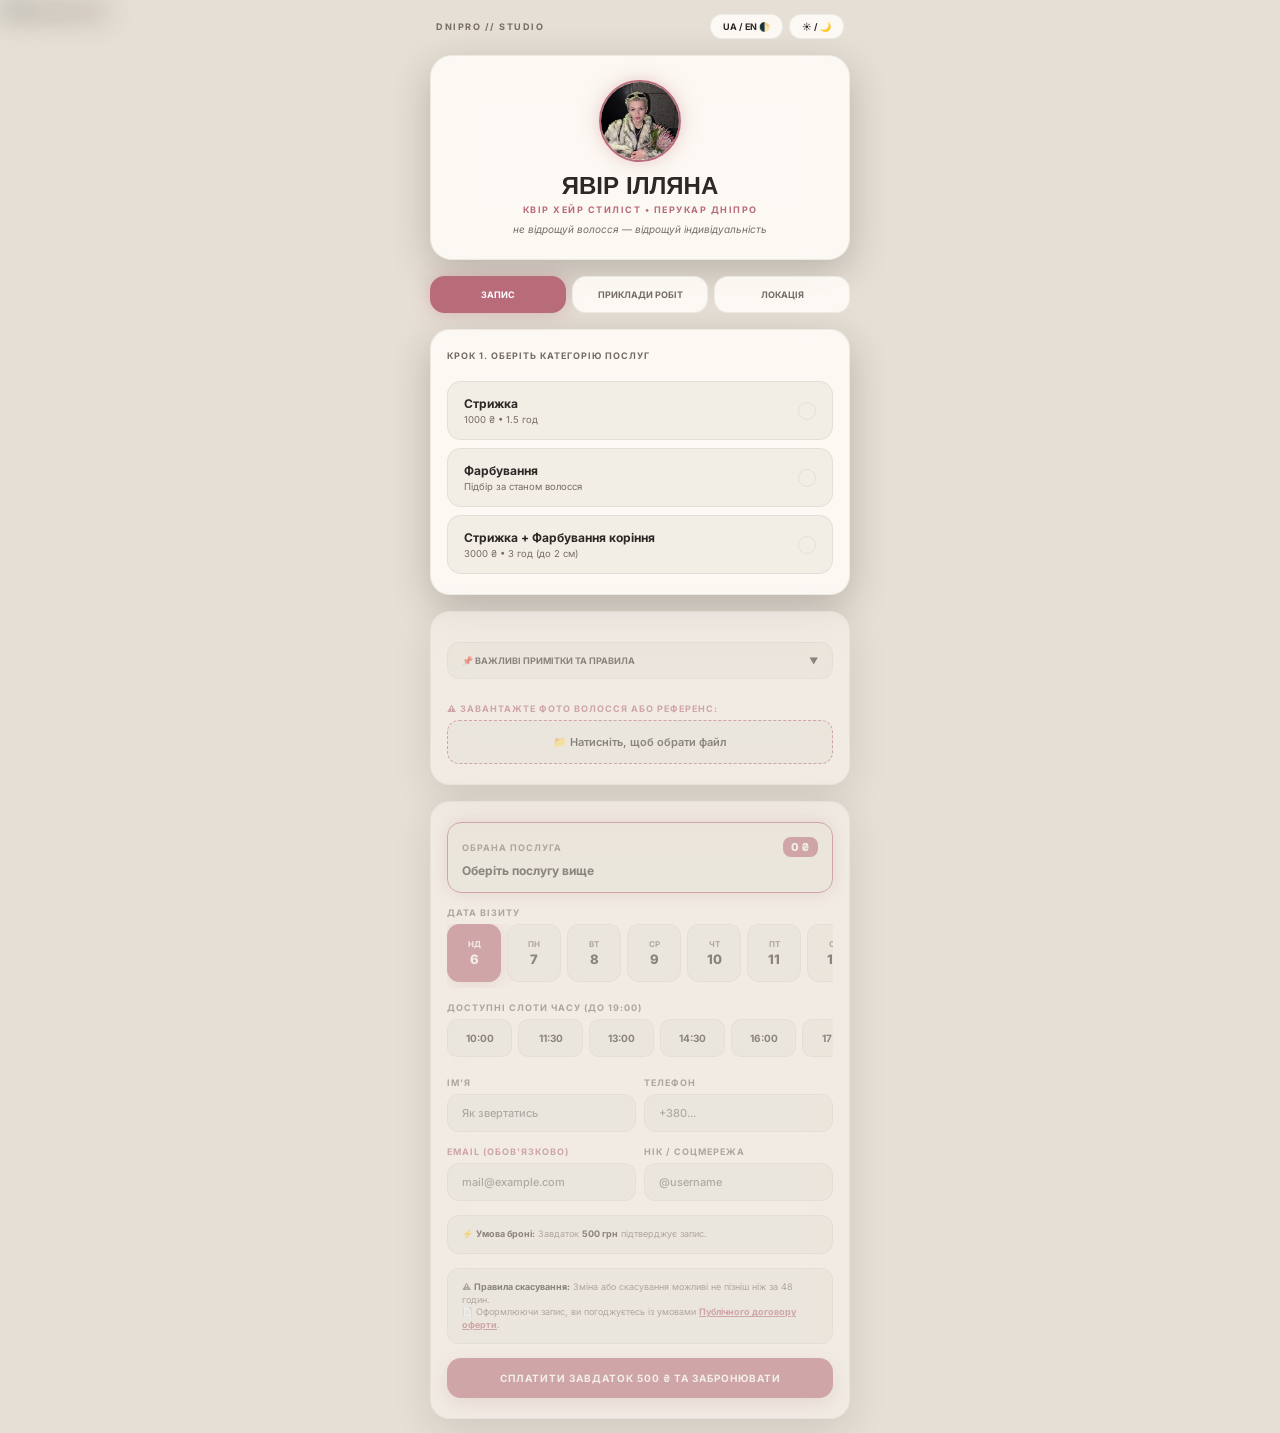
==== index.html @ a904772a "Update index.html" ====
<!DOCTYPE html>
<html lang="ua" data-theme="light">
<head>
    <meta charset="UTF-8">
    <meta name="viewport" content="width=device-width, initial-scale=1.0, maximum-scale=1.0, user-scalable=no">
    <title>Явір Ілляна | Editorial Hair Studio</title>
    <link href="https://fonts.googleapis.com/css2?family=Inter:wght@400;500;600;700&family=Syne:wght@700;800&display=swap" rel="stylesheet">
    <link rel="stylesheet" href="style.css">
</head>
<body data-lang="ua">

    <div class="bg-texture">
        <img id="bgImageElement" src="https://i.ibb.co/M5stSykh/photo-2026-09-30-14-50-24.jpg" alt="Background">
    </div>

    <div class="mobile-container">
        <div class="utility-bar">
            <span>dnipro // studio</span>
            <div class="controls-group">
                <button class="control-btn" id="langToggle" onclick="toggleLang()">UA / EN 🌓</button>
                <button class="control-btn" id="themeToggle" onclick="toggleTheme()">☀️ / 🌙</button>
            </div>
        </div>

        <div class="profile-card">
            <div class="avatar-wrap"><img src="PXL_20241102_164641261.jpg" alt="Явір Ілляна" id="profileAvatarImg"></div>
            <h1>Явір Ілляна</h1>
            <p>
                <span class="ua">квір хейр стиліст • перукар дніпро</span>
                <span class="en">queer hair stylist • hair artist dnipro</span>
            </p>
            <div class="profile-bio">
                <span class="ua">не відрощуй волосся — відрощуй індивідуальність</span>
                <span class="en">don't grow hair — grow individuality</span>
            </div>
        </div>

        <div class="quick-nav" style="grid-template-columns: repeat(3, 1fr);">
            <div class="nav-chip active" onclick="switchTab('book', this)">
                <span class="ua">Запис</span><span class="en">Book</span>
            </div>
            <div class="nav-chip" onclick="switchTab('works', this)">
                <span class="ua">Приклади робіт</span><span class="en">Portfolio</span>
            </div>
            <div class="nav-chip" onclick="switchTab('loc', this)">
                <span class="ua">Локація</span><span class="en">Location</span>
            </div>
        </div>

        <!-- ВКЛАДКА: ЗАПИС -->
        <div id="paneBook" class="section-pane active">
            <!-- КРОК 1 -->
            <div class="form-card" id="step1Card">
                <label class="field-label">
                    <span class="ua">Крок 1. Оберіть категорію послуг</span>
                    <span class="en">Step 1. Choose a service category</span>
                </label>
                <div class="services-list">
                    <div class="service-card-row" id="mainCardCut" onclick="selectMainCategory('cut')">
                        <div class="service-card-info">
                            <div class="title"><span class="ua">Стрижка</span><span class="en">Haircut</span></div>
                            <div class="sub"><span class="ua">1000 ₴ • 1.5 год</span><span class="en">1000 ₴ • 1.5 h</span></div>
                        </div>
                        <div class="service-radio-indicator"></div>
                    </div>
                    <div class="service-card-row" id="mainCardColor" onclick="selectMainCategory('color')">
                        <div class="service-card-info">
                            <div class="title"><span class="ua">Фарбування</span><span class="en">Coloring</span></div>
                            <div class="sub"><span class="ua">Підбір за станом волосся</span><span class="en">Depending on hair condition</span></div>
                        </div>
                        <div class="service-radio-indicator"></div>
                    </div>
                    <div class="service-card-row" id="mainCardComplex" onclick="selectMainCategory('complex')">
                        <div class="service-card-info">
                            <div class="title"><span class="ua">Стрижка + Фарбування коріння</span><span class="en">Haircut + Root touch-up</span></div>
                            <div class="sub"><span class="ua">3000 ₴ • 3 год (до 2 см)</span><span class="en">3000 ₴ • 3 h (up to 2 cm)</span></div>
                        </div>
                        <div class="service-radio-indicator"></div>
                    </div>
                </div>
            </div>

            <!-- КРОК 2 -->
            <div class="form-card" id="step2Card" style="opacity: 0.5; pointer-events: none; transition: 0.3s;">
                <div id="categorySubmenu" style="display: none;">
                    <label class="field-label"><span class="ua">Крок 2А. Оберіть стан волосся:</span><span class="en">Step 2A. Hair condition:</span></label>
                    <div id="submenuItems" style="display: flex; flex-direction: column; gap: 6px;"></div>
                </div>

                <div id="coloringSubOptions" style="display: none;">
                    <label class="field-label"><span class="ua">Крок 2Б. Доступні послуги та довжина:</span><span class="en">Step 2B. Services & length:</span></label>
                    <div id="specificServicesList" style="display: flex; flex-direction: column; gap: 6px; margin-bottom: 8px;"></div>
                    <div id="lengthContainer" style="display: none;">
                        <label class="field-label"><span class="ua">Довжина волосся:</span><span class="en">Hair length:</span></label>
                        <select id="hairLengthSelectUA" class="input-box ua" onchange="updateServiceDetails()">
                            <option value="shoulders">До плечей</option>
                            <option value="shoulder_blades">Від плечей до лопаток</option>
                            <option value="below_blades">Нижче лопаток</option>
                        </select>
                        <select id="hairLengthSelectEN" class="input-box en" onchange="updateServiceDetails()">
                            <option value="shoulders">To shoulders</option>
                            <option value="shoulder_blades">To shoulder blades</option>
                            <option value="below_blades">Below shoulder blades</option>
                        </select>
                    </div>
                </div>

                <div class="accordion-container" style="margin-top: 10px;">
                    <div class="accordion-header" onclick="toggleAccordion(this)">
                        <span><span class="ua">📌 Важливі примітки та правила</span><span class="en">📌 Important notes & rules</span></span>
                        <span class="accordion-icon">▼</span>
                    </div>
                    <div class="accordion-content">
                        <ul class="notice-list">
                            <li class="ua">Якщо ваше коріння більше 2 см, послуга фарбування вважається первинною.</li>
                            <li class="ua">Я не роблю блонд у техніці (AirTouch, балаяж і т. д.).</li>
                            <li class="ua">Я не роблю вихід із чорного або рудого.</li>
                            <li class="ua">Я не фарбую волосся після біозавивки, ботоксу, кератину.</li>
                            <li class="en">If your roots are over 2 cm, coloring is considered primary.</li>
                            <li class="en">I do not do blonde in techniques (AirTouch, balayage, etc.).</li>
                            <li class="en">I do not do color correction from black or red.</li>
                            <li class="en">I do not color hair after biowave, botox, or keratin.</li>
                        </ul>
                    </div>
                </div>

                <div id="photoUploadSection" style="margin-top: 10px;">
                    <label class="field-label" style="color: var(--accent);">
                        <span class="ua">⚠️ Завантажте фото волосся або референс:</span>
                        <span class="en">⚠️ Upload hair photo or reference:</span>
                    </label>
                    <label for="clientHairPhoto" class="custom-file-upload" id="fileUploadBtn">
                        <span class="ua">📁 Натисніть, щоб обрати файл</span><span class="en">📁 Click to choose file</span>
                    </label>
                    <input type="file" id="clientHairPhoto" accept="image/*" onchange="checkPhotoLoaded(this)" style="display: none;">
                </div>
            </div>

            <!-- КРОК 3 -->
            <div class="form-card" id="step3Card" style="opacity: 0.5; pointer-events: none; transition: 0.3s;">
                <div class="summary-card">
                    <div class="summary-header">
                        <span class="field-label" style="margin:0;"><span class="ua">Обрана послуга</span><span class="en">Selected service</span></span>
                        <span id="summaryPriceBadge" class="summary-price-badge">0 ₴</span>
                    </div>
                    <div id="summaryServiceTitle" class="summary-title"><span class="ua">Оберіть послугу вище</span><span class="en">Choose service above</span></div>
                    <div id="summaryMeta" class="summary-meta" style="display: none;">
                        <span>⏱ <span id="summaryDuration">1.5 год</span></span>
                        <span>📅 <span id="summaryDateTime">Дата не обрана</span></span>
                    </div>
                </div>

                <div>
                    <label class="field-label"><span class="ua">Дата візиту</span><span class="en">Date of visit</span></label>
                    <div class="custom-calendar-grid" id="customCalendarGrid"></div>
                </div>

                <div>
                    <label class="field-label"><span class="ua">Доступні слоти часу (до 19:00)</span><span class="en">Available time slots (until 19:00)</span></label>
                    <div class="time-grid" id="timeSlotsGrid"></div>
                </div>

                <div class="form-row">
                    <div>
                        <label class="field-label"><span class="ua">Ім'я</span><span class="en">Name</span></label>
                        <input type="text" id="clientName" class="input-box" data-ph-ua="Як звертатись" data-ph-en="Your name" placeholder="Як звертатись">
                    </div>
                    <div>
                        <label class="field-label"><span class="ua">Телефон</span><span class="en">Phone</span></label>
                        <input type="tel" id="clientPhone" class="input-box" data-ph-ua="+380..." data-ph-en="+380..." placeholder="+380...">
                    </div>
                </div>

                <div class="form-row">
                    <div>
                        <label class="field-label" style="color: var(--accent);"><span class="ua">Email (ОБОВ'ЯЗКОВО)</span><span class="en">Email (REQUIRED)</span></label>
                        <input type="email" id="clientEmail" class="input-box" placeholder="mail@example.com">
                    </div>
                    <div>
                        <label class="field-label"><span class="ua">Нік / соцмережа</span><span class="en">Social / Username</span></label>
                        <input type="text" id="clientSocial" class="input-box" data-ph-ua="@username" data-ph-en="@username" placeholder="@username">
                    </div>
                </div>

                <div class="notice-badge">
                    <span class="ua">⚡ <b>Умова броні:</b> Завдаток <b>500 грн</b> підтверджує запис.</span>
                    <span class="en">⚡ <b>Booking policy:</b> Deposit <b>500 UAH</b> confirms booking.</span>
                </div>

                <div class="policy-highlight-card">
                    <span class="ua">
                        ⚠️ <b>Правила скасування:</b> Зміна або скасування можливі не пізніш ніж за 48 годин.<br>
                        📄 Оформлюючи запис, ви погоджуєтесь із умовами <a href="#" onclick="openOffer(); return false;" style="color: var(--accent); text-decoration: underline; font-weight: 700;">Публічного договору оферти</a>.
                    </span>
                    <span class="en">
                        ⚠️ <b>Cancellation Rules:</b> Changes/cancellations allowed up to 48 hours before.<br>
                        📄 By booking, you agree to the <a href="#" onclick="openOffer(); return false;" style="color: var(--accent); text-decoration: underline; font-weight: 700;">Public Offer Agreement</a>.
                    </span>
                </div>

                <button class="btn-main" onclick="submitBooking()">
                    <span class="ua">Сплатити завдаток 500 ₴ та забронювати</span>
                    <span class="en">Pay 500 ₴ deposit and book</span>
                </button>
            </div>
        </div>

        <!-- ВКЛАДКА: РОБОТИ ТА ЛОКАЦІЯ -->
        <div id="paneWorks" class="section-pane">
            <div class="form-card">
                <label class="field-label" style="text-align: center;"><span class="ua">✨ Приклади робіт студії</span><span class="en">✨ Studio Portfolio</span></label>
                <div class="works-grid-full" id="publicWorksGrid"></div>
            </div>
        </div>

        <div id="paneLoc" class="section-pane">
            <div class="info-card">
                <span class="ua">📍 <b>Локація:</b> м. Дніпро, вул. Володимира Вернадського, 35-Б.<br><br>Приватний простір, мінімалізм та фокус на якості.<br></span>
                <span class="en">📍 <b>Location:</b> Dnipro, Volodymyra Vernadskoho st., 35-B.<br><br>Private space, minimalism, and focus on quality.<br></span>
                <a href="https://maps.google.com/?q=вулиця+Володимира+Вернадського+35Б,+Дніпро" target="_blank" class="map-btn"><span class="ua">Відкрити в Google Maps</span><span class="en">Open in Google Maps</span></a>
            </div>
        </div>
    </div>

    <!-- ОФЕРТА ЮРИДИЧНО ОФОРМЛЕНА -->
    <div id="offerModal" style="display: none; position: fixed; top: 0; left: 0; width: 100vw; height: 100vh; background: rgba(0,0,0,0.85); z-index: 99999; justify-content: center; align-items: center; padding: 16px;">
        <div class="modal-body" style="background: var(--card-bg); border: 1px solid var(--border); padding: 18px; border-radius: 18px; max-width: 380px; width: 100%; max-height: 85vh; display: flex; flex-direction: column;">
            <h3 style="font-size: 12px; text-align: center; margin-bottom: 10px;"><span class="ua">ПУБЛІЧНИЙ ДОГОВІР (ОФЕРТА)</span><span class="en">PUBLIC SERVICE AGREEMENT (OFFER)</span></h3>
            <div style="font-size: 9px; line-height: 1.6; overflow-y: auto; color: var(--text-muted); margin-bottom: 12px; max-height: 50vh;">
                <div class="ua">
                    <b>1. Загальні положення</b><br>
                    1.1. Цей документ є офіційною пропозицією (публічною офертою) Фізичної особи-підприємця Явір Ілляни Володимирівни (далі – «Виконавець»), адресованою будь-якій фізичній особі (далі – «Замовник»), укласти договір про надання перукарських та інформаційно-консультаційних послуг на викладених нижче умовах.<br>
                    1.2. Здійснення Замовником запису та/або внесення завдатку вважається безумовним акцептом (прийняттям) умов цієї оферти.<br><br>
                    
                    <b>2. Порядок запису та розрахунків</b><br>
                    2.1. Для підтвердження бронювання часу надання послуг нові Замовники зобов'язані внести завдаток у розмірі 500 (п'ятсот) гривень.<br>
                    2.2. Остаточний розрахунок здійснюється після надання послуг із вирахуванням суми завдатку.<br><br>
                    
                    <b>3. Права, обов'язки та відповідальність сторін</b><br>
                    3.1. Замовник має право скасувати або перенести запис з повідомленням Виконавця не пізніше ніж за 48 годин до визначеного часу візиту.<br>
                    3.2. У разі скасування запису Замовником менш ніж за 48 годин до візиту, внесений завдаток не повертається та визнається штрафом за порушення умов бронювання, що компенсує втрачений час Виконавця.<br><br>
                    
                    <b>4. Реквізити Виконавця</b><br>
                    ФОП Явір Ілляна Володимирівна<br>
                    ІПН (РНОКПП): 3600209601<br>
                    Р/Р (IBAN): UA92322001000002600532008420<br>
                    Банк: АТ "УНІВЕРСАЛ БАНК" (Monobank)
                </div>
                <div class="en">
                    <b>1. General Provisions</b><br>
                    1.1. This document is an official public offer by Sole Proprietor Yavir Illiana Volodymyrivna (hereinafter "Contractor") addressed to any individual (hereinafter "Client") to conclude an agreement for the provision of services.<br>
                    1.2. Making a booking and/or paying a deposit constitutes unconditional acceptance of this offer.<br><br>
                    
                    <b>2. Booking and Payment Procedure</b><br>
                    2.1. To confirm a booking, new Clients must pay a deposit of 500 UAH.<br>
                    2.2. Final payment is made after the services are rendered, minus the deposit.<br><br>
                    
                    <b>3. Cancellation Policy</b><br>
                    3.1. The Client has the right to cancel or reschedule by notifying the Contractor no later than 48 hours before the appointment.<br>
                    3.2. If canceled with less than 48 hours' notice, the deposit is non-refundable and serves as a penalty to compensate for reserved time.<br><br>
                    
                    <b>4. Contractor Details</b><br>
                    Sole Proprietor Yavir Illiana Volodymyrivna<br>
                    Tax ID (RNKPP): 3600209601<br>
                    IBAN: UA92322001000002600532008420<br>
                    Bank: Universal Bank JSC (Monobank)
                </div>
            </div>
            <button class="btn-main" onclick="closeOffer()"><span class="ua">Зрозуміло</span><span class="en">I understand & agree</span></button>
        </div>
    </div>

    <div id="imageLightboxModal" style="display: none; position: fixed; top: 0; left: 0; width: 100vw; height: 100vh; background: rgba(0,0,0,0.85); z-index: 99999; justify-content: center; align-items: center;" onclick="closeLightbox()">
        <img id="lightboxImage" src="" style="max-width: 95vw; max-height: 90vh; border-radius: 10px; object-fit: contain;">
    </div>

    <script src="app.js"></script>
    <script>
        window.addEventListener('DOMContentLoaded', async () => {
            try {
                let res = await fetch('/api/works');
                let works = await res.json();
                if (Array.isArray(works) && works.length > 0) {
                    let grid = document.getElementById('publicWorksGrid');
                    if (grid) {
                        grid.innerHTML = works.map(w => `
                            <div class="works-carousel-item" onclick="openLightbox('${w.image}')">
                                <img src="${w.image}" alt="${w.title}">
                            </div>
                        `).join('') + grid.innerHTML;
                    }
                }
            } catch(e) {}
        });
    </script>
</body>
</html>
---- style.css ----
:root[data-theme="dark"] {
    --bg-dark: #141312;
    --card-bg: rgba(26, 24, 22, 0.82);
    --card-hover: rgba(38, 35, 32, 0.92);
    --border: rgba(255, 255, 255, 0.08);
    --text-main: #f5f2ed;
    --text-muted: #9e958b;
    --accent: #d88c9a; 
    --accent-invert: #141312;
    --neon-glow: 0 0 18px rgba(216, 140, 154, 0.35);
}

:root[data-theme="light"] {
    --bg-dark: #e6dfd5;
    --card-bg: rgba(255, 252, 248, 0.88);
    --card-hover: rgba(242, 237, 228, 0.96);
    --border: rgba(0, 0, 0, 0.06);
    --text-main: #2c2825;
    --text-muted: #756d65;
    --accent: #b86b79; 
    --accent-invert: #ffffff;
    --neon-glow: 0 0 18px rgba(184, 107, 121, 0.35);
}

* {
    box-sizing: border-box;
    margin: 0;
    padding: 0;
    font-family: 'Inter', sans-serif;
    -webkit-tap-highlight-color: transparent;
}

html, body {
    max-width: 100vw;
    overflow-x: hidden;
    width: 100%;
}

body {
    background-color: var(--bg-dark);
    color: var(--text-main);
    min-height: 100vh;
    display: block;
    padding: 14px 8px;
    position: relative;
}

/* ЛОКАЛІЗАЦІЯ */
body[data-lang="ua"] .en { display: none !important; }
body[data-lang="en"] .ua { display: none !important; }

.bg-texture {
    position: fixed;
    top: 0; left: 0; width: 100%; height: 100%;
    z-index: -1; pointer-events: none; overflow: hidden;
}

.bg-texture img {
    width: 100%; height: 100%; object-fit: cover;
    filter: blur(14px) brightness(0.82);
}

[data-theme="dark"] .bg-texture img {
    filter: blur(14px) brightness(0.32);
}

.mobile-container {
    width: 100%; max-width: 420px; margin: 0 auto;
    display: flex; flex-direction: column; gap: 16px;
    position: relative; z-index: 2;
}

.utility-bar {
    display: flex; justify-content: space-between; align-items: center;
    padding: 0 6px; font-size: 9px; font-weight: 700;
    letter-spacing: 1.5px; color: var(--text-muted); text-transform: uppercase;
}

.controls-group { display: flex; gap: 6px; }

.control-btn {
    background: var(--card-bg); border: 1px solid var(--border);
    color: var(--text-main); padding: 6px 12px;
    border-radius: 12px; font-size: 9px; font-weight: 700;
    cursor: pointer; position: relative; z-index: 10;
}

.profile-card {
    background: var(--card-bg); backdrop-filter: blur(20px);
    border: 1px solid var(--border); border-radius: 22px;
    padding: 24px 16px; text-align: center;
    box-shadow: 0 12px 40px rgba(0,0,0,0.2);
}

.avatar-wrap {
    width: 82px; height: 82px; border-radius: 50%;
    margin: 0 auto 12px auto; overflow: hidden;
    border: 2px solid var(--accent); box-shadow: var(--neon-glow);
}

.avatar-wrap img { width: 100%; height: 100%; object-fit: cover; }

.profile-card h1 {
    font-family: 'Syne', sans-serif; font-size: 24px;
    font-weight: 800; line-height: 1.1; margin-bottom: 4px;
    text-transform: uppercase; color: var(--text-main);
}

.profile-card p {
    font-size: 9px; color: var(--accent); font-weight: 700;
    text-transform: uppercase; letter-spacing: 1.5px;
}

.profile-bio {
    font-size: 10px; color: var(--text-muted);
    font-style: italic; margin-top: 8px;
}

.quick-nav {
    display: grid; grid-template-columns: repeat(3, 1fr); gap: 6px;
}

.nav-chip {
    background: var(--card-bg); border: 1px solid var(--border);
    padding: 12px 4px; border-radius: 14px; text-align: center;
    font-size: 9px; font-weight: 700; cursor: pointer;
    color: var(--text-muted); text-transform: uppercase;
    position: relative; z-index: 10;
}

.nav-chip.active {
    background: var(--accent); color: var(--accent-invert);
    border-color: var(--accent); box-shadow: var(--neon-glow);
}

.section-pane { display: none; flex-direction: column; gap: 16px; width: 100%; }
.section-pane.active { display: flex; }

.form-card {
    background: var(--card-bg); backdrop-filter: blur(20px);
    border: 1px solid var(--border); border-radius: 20px;
    padding: 20px 16px; display: flex; flex-direction: column;
    gap: 14px; box-shadow: 0 12px 40px rgba(0,0,0,0.2);
    position: relative; z-index: 5; width: 100%;
}

.field-label {
    font-size: 9px; font-weight: 700; text-transform: uppercase;
    letter-spacing: 1px; color: var(--text-muted); margin-bottom: 6px; display: block;
}

.input-box {
    width: 100%; padding: 11px 14px; background: var(--card-hover);
    border: 1px solid var(--border); border-radius: 12px;
    color: var(--text-main); font-size: 11px; font-weight: 500; outline: none;
}
.input-box:focus { border-color: var(--accent); box-shadow: var(--neon-glow); }
select.input-box { appearance: none; cursor: pointer; }
option { background: var(--bg-dark); color: var(--text-main); }

/* ДИЗАЙН ЗАВАНТАЖЕННЯ ФАЙЛУ */
.custom-file-upload {
    display: flex; align-items: center; justify-content: center; gap: 8px;
    padding: 14px; background: var(--card-hover);
    border: 1px dashed var(--accent); border-radius: 12px;
    color: var(--text-main); font-size: 11px; font-weight: 600;
    cursor: pointer; transition: all 0.2s ease; width: 100%; text-align: center;
}
.custom-file-upload:hover { background: rgba(216, 140, 154, 0.05); }
.custom-file-upload.loaded {
    border: 1px solid var(--accent); border-style: solid;
    background: rgba(216, 140, 154, 0.15); color: var(--accent);
}

.services-list { display: flex; flex-direction: column; gap: 8px; width: 100%; }

.service-card-row {
    background: var(--card-hover); border: 1.5px solid var(--border);
    border-radius: 14px; padding: 14px 16px; display: flex;
    align-items: center; justify-content: space-between;
    cursor: pointer; transition: all 0.25s ease; width: 100%;
}

.service-card-row.selected {
    border-color: var(--accent); background: rgba(184, 107, 121, 0.14);
    box-shadow: var(--neon-glow);
}

.service-card-info { flex: 1; display: flex; flex-direction: column; gap: 3px; }
.service-card-info .title { font-size: 12px; font-weight: 700; color: var(--text-main); }
.service-card-info .sub { font-size: 9.5px; color: var(--text-muted); }

.service-radio-indicator {
    width: 18px; height: 18px; border-radius: 50%;
    border: 1.5px solid var(--border); display: flex;
    align-items: center; justify-content: center; flex-shrink: 0;
}

.service-card-row.selected .service-radio-indicator {
    border-color: var(--accent); background: var(--accent);
}

.summary-card {
    background: var(--card-hover); border: 1.5px solid var(--accent);
    border-radius: 14px; padding: 14px; display: flex; flex-direction: column;
    gap: 6px; box-shadow: var(--neon-glow);
}
.summary-header { display: flex; justify-content: space-between; align-items: center; }
.summary-price-badge { background: var(--accent); color: var(--accent-invert); font-size: 11px; font-weight: 800; padding: 3px 8px; border-radius: 8px; }
.summary-title { font-size: 12px; font-weight: 700; color: var(--text-main); }
.summary-meta { font-size: 9.5px; color: var(--text-muted); display: flex; gap: 12px; margin-top: 2px; }

.accordion-container { background: var(--card-hover); border: 1px solid var(--border); border-radius: 12px; overflow: hidden; }
.accordion-header { padding: 12px 14px; font-size: 9px; font-weight: 700; color: var(--text-main); display: flex; justify-content: space-between; align-items: center; cursor: pointer; text-transform: uppercase; }
.accordion-content { display: none; padding: 0 14px 14px 14px; border-top: 1px solid var(--border); }
.accordion-container.open .accordion-content { display: block; }
.accordion-container.open .accordion-icon { transform: rotate(180deg); }

.works-grid-full { display: grid; grid-template-columns: repeat(2, 1fr); gap: 8px; max-height: 480px; overflow-y: auto; padding-right: 4px; }
.works-carousel-item { height: 160px; border-radius: 12px; overflow: hidden; border: 1px solid var(--border); cursor: pointer; background: var(--card-hover); }
.works-carousel-item img { width: 100%; height: 100%; object-fit: cover; }

.sub-service-card {
    background: var(--card-hover); border: 1.5px solid var(--border); border-radius: 12px; padding: 12px; cursor: pointer;
    display: flex; justify-content: space-between; align-items: center; transition: all 0.2s ease;
}
.sub-service-card.selected { border-color: var(--accent); background: rgba(184, 107, 121, 0.16); box-shadow: var(--neon-glow); }
.sub-service-card .s-title { font-size: 10px; font-weight: 700; color: var(--text-main); margin-bottom: 2px; }
.sub-service-card .s-sub { font-size: 8px; color: var(--text-muted); }

.time-grid { display: flex; flex-direction: row; gap: 6px; overflow-x: auto; padding-bottom: 6px; }
.time-cell { flex: 0 0 65px; height: 38px; background: var(--card-hover); border: 1px solid var(--border); text-align: center; border-radius: 10px; font-size: 10px; font-weight: 700; cursor: pointer; color: var(--text-main); display: flex; align-items: center; justify-content: center; }
.time-cell.selected { background: var(--accent); color: var(--accent-invert); border-color: var(--accent); box-shadow: var(--neon-glow); }
.time-cell.booked { opacity: 0.35; pointer-events: none; background: rgba(255,0,0,0.1); text-decoration: line-through; }

.notice-badge, .policy-highlight-card { font-size: 9px !important; line-height: 1.4; padding: 12px 14px; border-radius: 12px; background: var(--card-hover); border: 1px solid var(--border); color: var(--text-muted); }
.notice-badge b, .policy-highlight-card b { color: var(--text-main); }
.notice-list { margin-top: 4px; padding-left: 14px; font-size: 8.5px; }

.btn-main { width: 100%; padding: 14px; background: var(--accent); color: var(--accent-invert); border: none; border-radius: 14px; font-size: 10px; font-weight: 700; text-transform: uppercase; letter-spacing: 1px; cursor: pointer; box-shadow: 0 6px 20px rgba(184, 107, 121, 0.3); }

.info-card { background: var(--card-bg); border: 1px solid var(--border); border-radius: 20px; padding: 18px; font-size: 10px; line-height: 1.6; color: var(--text-muted); }
.info-card b { color: var(--text-main); }
.map-btn { display: block; text-align: center; background: var(--card-hover); border: 1px solid var(--border); color: var(--text-main); padding: 12px; border-radius: 12px; text-decoration: none; font-weight: 700; font-size: 9px; text-transform: uppercase; margin-top: 12px; }

.modal-body { width: 100%; max-width: 380px; max-height: 85vh; background: var(--card-bg); border: 1px solid var(--border); padding: 18px; border-radius: 18px; display: flex; flex-direction: column; }
.modal-body h3 { font-size: 12px; color: var(--text-main); margin-bottom: 10px; text-align: center; text-transform: uppercase; }

.custom-calendar-grid { display: flex; gap: 6px; overflow-x: auto; padding-bottom: 6px; width: 100%; }
.calendar-day-cell { flex: 0 0 54px; height: 58px; background: var(--card-hover); border: 1px solid var(--border); border-radius: 12px; display: flex; flex-direction: column; align-items: center; justify-content: center; cursor: pointer; font-size: 9px; font-weight: 700; color: var(--text-muted); }
.calendar-day-cell .day-name { text-transform: uppercase; font-size: 8px; margin-bottom: 2px; }
.calendar-day-cell .day-num { font-size: 13px; color: var(--text-main); font-weight: 800; }
.calendar-day-cell.selected { background: var(--accent); border-color: var(--accent); box-shadow: var(--neon-glow); }
.calendar-day-cell.selected .day-num, .calendar-day-cell.selected .day-name { color: var(--accent-invert); }

.form-row { display: grid; grid-template-columns: 1fr 1fr; gap: 8px; width: 100%; }
@media(max-width: 360px) { .form-row { grid-template-columns: 1fr; } }
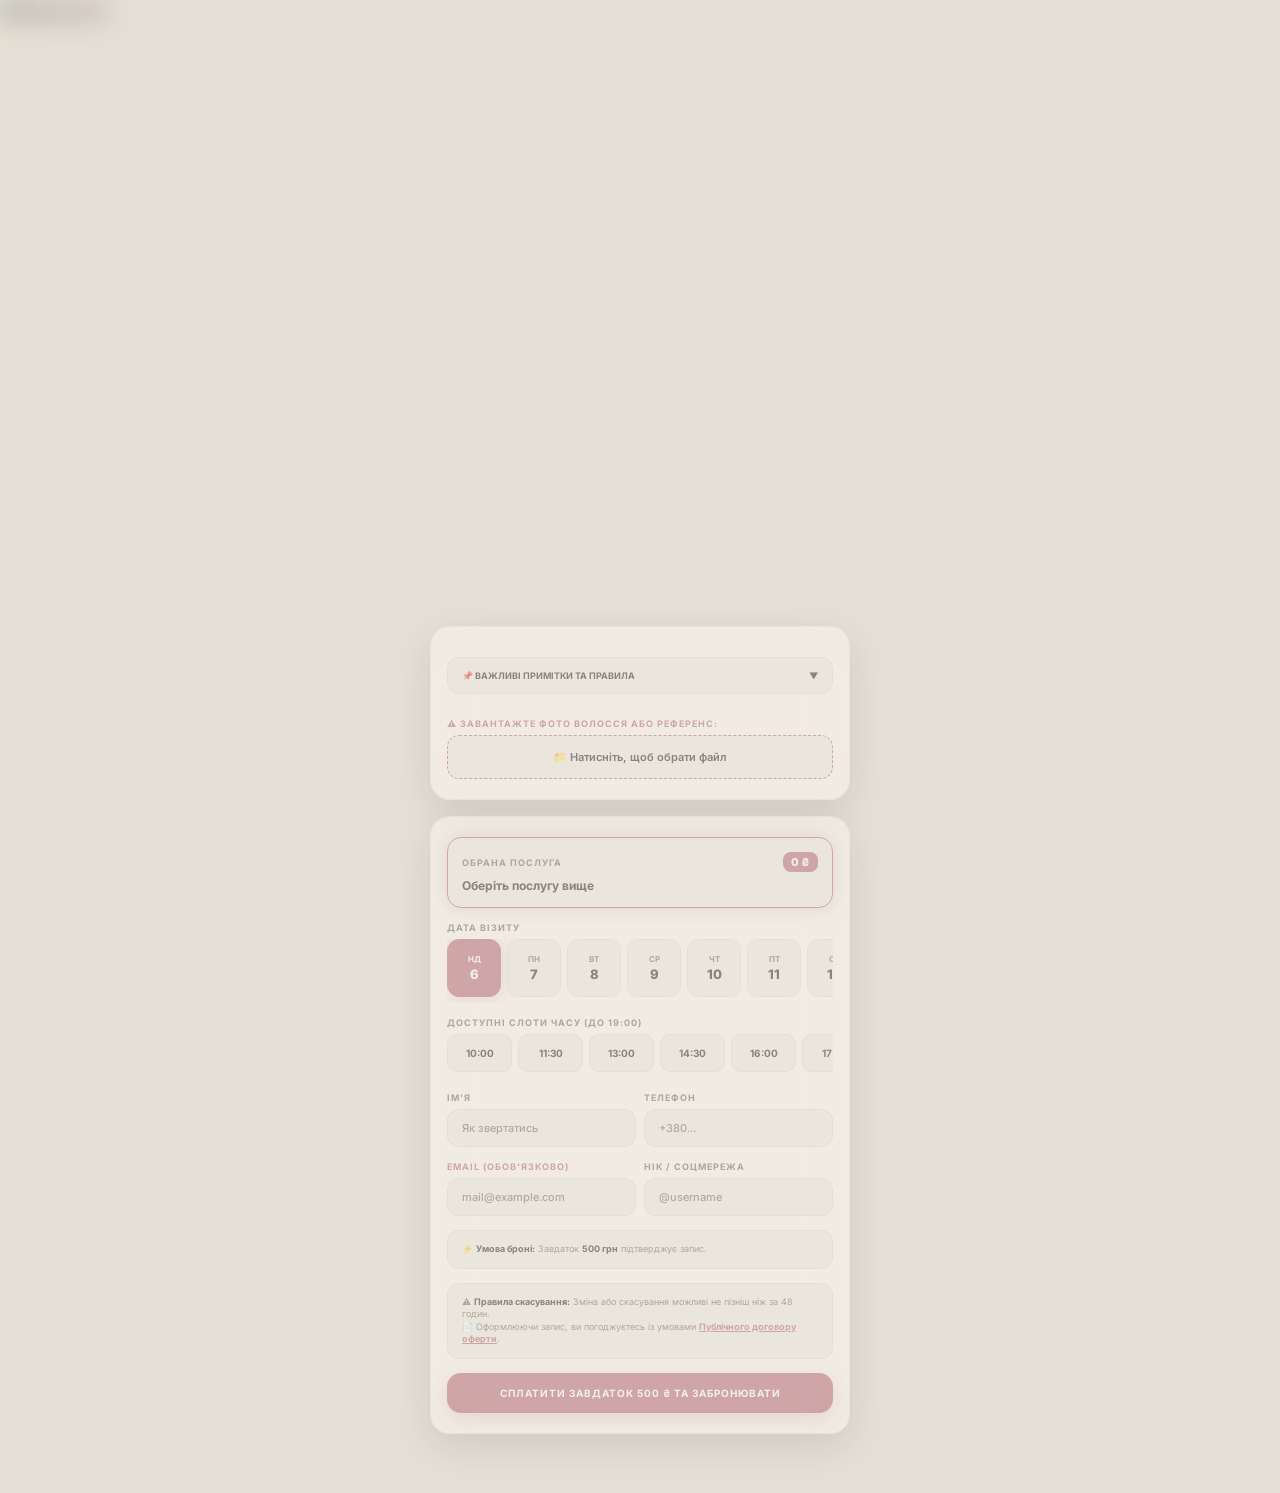
==== commit ced9ec71: "Update index.html" ====
--- a/index.html
+++ b/index.html
@@ -14,7 +14,7 @@
     </div>
 
     <div class="mobile-container">
-        <div class="utility-bar">
+        <div class="utility-bar fade-in-section">
             <span>dnipro // studio</span>
             <div class="controls-group">
                 <button class="control-btn" id="langToggle" onclick="toggleLang()">UA / EN 🌓</button>
@@ -22,7 +22,7 @@
             </div>
         </div>
 
-        <div class="profile-card">
+        <div class="profile-card fade-in-section">
             <div class="avatar-wrap"><img src="PXL_20241102_164641261.jpg" alt="Явір Ілляна" id="profileAvatarImg"></div>
             <h1>Явір Ілляна</h1>
             <p>
@@ -35,8 +35,8 @@
             </div>
         </div>
 
-        <div class="quick-nav" style="grid-template-columns: repeat(3, 1fr);">
-            <div class="nav-chip active" onclick="switchTab('book', this)">
+        <div class="quick-nav fade-in-section" style="grid-template-columns: repeat(3, 1fr);">
+            <div class="nav-chip active" id="navBook" onclick="switchTab('book', this)">
                 <span class="ua">Запис</span><span class="en">Book</span>
             </div>
             <div class="nav-chip" onclick="switchTab('works', this)">
@@ -47,10 +47,8 @@
             </div>
         </div>
 
-        <!-- ВКЛАДКА: ЗАПИС -->
         <div id="paneBook" class="section-pane active">
-            <!-- КРОК 1 -->
-            <div class="form-card" id="step1Card">
+            <div class="form-card fade-in-section" id="step1Card">
                 <label class="field-label">
                     <span class="ua">Крок 1. Оберіть категорію послуг</span>
                     <span class="en">Step 1. Choose a service category</span>
@@ -80,8 +78,7 @@
                 </div>
             </div>
 
-            <!-- КРОК 2 -->
-            <div class="form-card" id="step2Card" style="opacity: 0.5; pointer-events: none; transition: 0.3s;">
+            <div class="form-card fade-in-section" id="step2Card" style="opacity: 0.5; pointer-events: none; transition: 0.3s;">
                 <div id="categorySubmenu" style="display: none;">
                     <label class="field-label"><span class="ua">Крок 2А. Оберіть стан волосся:</span><span class="en">Step 2A. Hair condition:</span></label>
                     <div id="submenuItems" style="display: flex; flex-direction: column; gap: 6px;"></div>
@@ -136,8 +133,7 @@
                 </div>
             </div>
 
-            <!-- КРОК 3 -->
-            <div class="form-card" id="step3Card" style="opacity: 0.5; pointer-events: none; transition: 0.3s;">
+            <div class="form-card fade-in-section" id="step3Card" style="opacity: 0.5; pointer-events: none; transition: 0.3s;">
                 <div class="summary-card">
                     <div class="summary-header">
                         <span class="field-label" style="margin:0;"><span class="ua">Обрана послуга</span><span class="en">Selected service</span></span>
@@ -198,72 +194,51 @@
                     </span>
                 </div>
 
-                <button class="btn-main" onclick="submitBooking()">
+                <button class="btn-main" id="mainBookBtn" onclick="submitBooking()">
                     <span class="ua">Сплатити завдаток 500 ₴ та забронювати</span>
                     <span class="en">Pay 500 ₴ deposit and book</span>
                 </button>
             </div>
         </div>
 
-        <!-- ВКЛАДКА: РОБОТИ ТА ЛОКАЦІЯ -->
         <div id="paneWorks" class="section-pane">
-            <div class="form-card">
+            <div class="form-card fade-in-section">
                 <label class="field-label" style="text-align: center;"><span class="ua">✨ Приклади робіт студії</span><span class="en">✨ Studio Portfolio</span></label>
                 <div class="works-grid-full" id="publicWorksGrid"></div>
             </div>
         </div>
 
         <div id="paneLoc" class="section-pane">
-            <div class="info-card">
+            <div class="info-card fade-in-section">
                 <span class="ua">📍 <b>Локація:</b> м. Дніпро, вул. Володимира Вернадського, 35-Б.<br><br>Приватний простір, мінімалізм та фокус на якості.<br></span>
                 <span class="en">📍 <b>Location:</b> Dnipro, Volodymyra Vernadskoho st., 35-B.<br><br>Private space, minimalism, and focus on quality.<br></span>
                 <a href="https://maps.google.com/?q=вулиця+Володимира+Вернадського+35Б,+Дніпро" target="_blank" class="map-btn"><span class="ua">Відкрити в Google Maps</span><span class="en">Open in Google Maps</span></a>
             </div>
         </div>
-    </div>
-
-    <!-- ОФЕРТА ЮРИДИЧНО ОФОРМЛЕНА -->
+        
+        <!-- Sticky CTA Button -->
+        <div class="sticky-cta" id="stickyCta">
+            <button class="btn-main" onclick="scrollToBooking()">
+                <span class="ua">⚡ Забронювати час</span><span class="en">⚡ Book an appointment</span>
+            </button>
+        </div>
+    </div>
+
     <div id="offerModal" style="display: none; position: fixed; top: 0; left: 0; width: 100vw; height: 100vh; background: rgba(0,0,0,0.85); z-index: 99999; justify-content: center; align-items: center; padding: 16px;">
         <div class="modal-body" style="background: var(--card-bg); border: 1px solid var(--border); padding: 18px; border-radius: 18px; max-width: 380px; width: 100%; max-height: 85vh; display: flex; flex-direction: column;">
             <h3 style="font-size: 12px; text-align: center; margin-bottom: 10px;"><span class="ua">ПУБЛІЧНИЙ ДОГОВІР (ОФЕРТА)</span><span class="en">PUBLIC SERVICE AGREEMENT (OFFER)</span></h3>
             <div style="font-size: 9px; line-height: 1.6; overflow-y: auto; color: var(--text-muted); margin-bottom: 12px; max-height: 50vh;">
                 <div class="ua">
-                    <b>1. Загальні положення</b><br>
-                    1.1. Цей документ є офіційною пропозицією (публічною офертою) Фізичної особи-підприємця Явір Ілляни Володимирівни (далі – «Виконавець»), адресованою будь-якій фізичній особі (далі – «Замовник»), укласти договір про надання перукарських та інформаційно-консультаційних послуг на викладених нижче умовах.<br>
-                    1.2. Здійснення Замовником запису та/або внесення завдатку вважається безумовним акцептом (прийняттям) умов цієї оферти.<br><br>
-                    
-                    <b>2. Порядок запису та розрахунків</b><br>
-                    2.1. Для підтвердження бронювання часу надання послуг нові Замовники зобов'язані внести завдаток у розмірі 500 (п'ятсот) гривень.<br>
-                    2.2. Остаточний розрахунок здійснюється після надання послуг із вирахуванням суми завдатку.<br><br>
-                    
-                    <b>3. Права, обов'язки та відповідальність сторін</b><br>
-                    3.1. Замовник має право скасувати або перенести запис з повідомленням Виконавця не пізніше ніж за 48 годин до визначеного часу візиту.<br>
-                    3.2. У разі скасування запису Замовником менш ніж за 48 годин до візиту, внесений завдаток не повертається та визнається штрафом за порушення умов бронювання, що компенсує втрачений час Виконавця.<br><br>
-                    
-                    <b>4. Реквізити Виконавця</b><br>
-                    ФОП Явір Ілляна Володимирівна<br>
-                    ІПН (РНОКПП): 3600209601<br>
-                    Р/Р (IBAN): UA92322001000002600532008420<br>
-                    Банк: АТ "УНІВЕРСАЛ БАНК" (Monobank)
+                    <b>1. Загальні положення</b><br>1.1. Цей документ є офіційною пропозицією ФОП Явір І.В.<br>1.2. Здійснення запису є акцептом.<br><br>
+                    <b>2. Порядок запису</b><br>Завдаток 500 грн.<br><br>
+                    <b>3. Скасування</b><br>Менш ніж за 48 годин завдаток не повертається.<br><br>
+                    <b>4. Реквізити</b><br>ФОП Явір Ілляна Володимирівна<br>ІПН: 3600209601<br>IBAN: UA92322001000002600532008420<br>Банк: АТ "УНІВЕРСАЛ БАНК"
                 </div>
                 <div class="en">
-                    <b>1. General Provisions</b><br>
-                    1.1. This document is an official public offer by Sole Proprietor Yavir Illiana Volodymyrivna (hereinafter "Contractor") addressed to any individual (hereinafter "Client") to conclude an agreement for the provision of services.<br>
-                    1.2. Making a booking and/or paying a deposit constitutes unconditional acceptance of this offer.<br><br>
-                    
-                    <b>2. Booking and Payment Procedure</b><br>
-                    2.1. To confirm a booking, new Clients must pay a deposit of 500 UAH.<br>
-                    2.2. Final payment is made after the services are rendered, minus the deposit.<br><br>
-                    
-                    <b>3. Cancellation Policy</b><br>
-                    3.1. The Client has the right to cancel or reschedule by notifying the Contractor no later than 48 hours before the appointment.<br>
-                    3.2. If canceled with less than 48 hours' notice, the deposit is non-refundable and serves as a penalty to compensate for reserved time.<br><br>
-                    
-                    <b>4. Contractor Details</b><br>
-                    Sole Proprietor Yavir Illiana Volodymyrivna<br>
-                    Tax ID (RNKPP): 3600209601<br>
-                    IBAN: UA92322001000002600532008420<br>
-                    Bank: Universal Bank JSC (Monobank)
+                    <b>1. General Provisions</b><br>This is an official public offer.<br><br>
+                    <b>2. Booking</b><br>Deposit is 500 UAH.<br><br>
+                    <b>3. Cancellation</b><br>Cancellations under 48h forfeit deposit.<br><br>
+                    <b>4. Details</b><br>Sole Proprietor Yavir Illiana Volodymyrivna<br>Tax ID: 3600209601<br>IBAN: UA92322001000002600532008420
                 </div>
             </div>
             <button class="btn-main" onclick="closeOffer()"><span class="ua">Зрозуміло</span><span class="en">I understand & agree</span></button>
@@ -284,10 +259,15 @@
                     let grid = document.getElementById('publicWorksGrid');
                     if (grid) {
                         grid.innerHTML = works.map(w => `
-                            <div class="works-carousel-item" onclick="openLightbox('${w.image}')">
+                            <div class="works-carousel-item fade-in-section" onclick="openLightbox('${w.image}')">
                                 <img src="${w.image}" alt="${w.title}">
                             </div>
                         `).join('') + grid.innerHTML;
+                        
+                        // Запускаємо обзервер для нових фотографій
+                        setTimeout(() => {
+                            document.querySelectorAll('.works-carousel-item.fade-in-section').forEach(el => observer.observe(el));
+                        }, 100);
                     }
                 }
             } catch(e) {}
--- a/style.css
+++ b/style.css
@@ -22,189 +22,66 @@
     --neon-glow: 0 0 18px rgba(184, 107, 121, 0.35);
 }
 
-* {
-    box-sizing: border-box;
-    margin: 0;
-    padding: 0;
-    font-family: 'Inter', sans-serif;
-    -webkit-tap-highlight-color: transparent;
-}
+* { box-sizing: border-box; margin: 0; padding: 0; font-family: 'Inter', sans-serif; -webkit-tap-highlight-color: transparent; }
+html, body { max-width: 100vw; overflow-x: hidden; width: 100%; scroll-behavior: smooth; }
+body { background-color: var(--bg-dark); color: var(--text-main); min-height: 100vh; display: block; padding: 14px 8px; position: relative; }
 
-html, body {
-    max-width: 100vw;
-    overflow-x: hidden;
-    width: 100%;
-}
-
-body {
-    background-color: var(--bg-dark);
-    color: var(--text-main);
-    min-height: 100vh;
-    display: block;
-    padding: 14px 8px;
-    position: relative;
-}
-
-/* ЛОКАЛІЗАЦІЯ */
 body[data-lang="ua"] .en { display: none !important; }
 body[data-lang="en"] .ua { display: none !important; }
 
-.bg-texture {
-    position: fixed;
-    top: 0; left: 0; width: 100%; height: 100%;
-    z-index: -1; pointer-events: none; overflow: hidden;
-}
+.bg-texture { position: fixed; top: 0; left: 0; width: 100%; height: 100%; z-index: -1; pointer-events: none; overflow: hidden; }
+.bg-texture img { width: 100%; height: 100%; object-fit: cover; filter: blur(14px) brightness(0.82); }
+[data-theme="dark"] .bg-texture img { filter: blur(14px) brightness(0.32); }
 
-.bg-texture img {
-    width: 100%; height: 100%; object-fit: cover;
-    filter: blur(14px) brightness(0.82);
-}
+.mobile-container { width: 100%; max-width: 420px; margin: 0 auto; display: flex; flex-direction: column; gap: 16px; position: relative; z-index: 2; padding-bottom: 60px; }
 
-[data-theme="dark"] .bg-texture img {
-    filter: blur(14px) brightness(0.32);
-}
+.utility-bar { display: flex; justify-content: space-between; align-items: center; padding: 0 6px; font-size: 9px; font-weight: 700; letter-spacing: 1.5px; color: var(--text-muted); text-transform: uppercase; }
+.controls-group { display: flex; gap: 6px; }
+.control-btn { background: var(--card-bg); border: 1px solid var(--border); color: var(--text-main); padding: 6px 12px; border-radius: 12px; font-size: 9px; font-weight: 700; cursor: pointer; position: relative; z-index: 10; transition: transform 0.15s ease; }
+.control-btn:active { transform: scale(0.93); }
 
-.mobile-container {
-    width: 100%; max-width: 420px; margin: 0 auto;
-    display: flex; flex-direction: column; gap: 16px;
-    position: relative; z-index: 2;
-}
+/* FADE-IN АНІМАЦІЯ */
+.fade-in-section { opacity: 0; transform: translateY(15px); transition: opacity 0.6s ease-out, transform 0.6s ease-out; will-change: opacity, transform; }
+.fade-in-section.is-visible { opacity: 1; transform: translateY(0); }
 
-.utility-bar {
-    display: flex; justify-content: space-between; align-items: center;
-    padding: 0 6px; font-size: 9px; font-weight: 700;
-    letter-spacing: 1.5px; color: var(--text-muted); text-transform: uppercase;
-}
+.profile-card { background: var(--card-bg); backdrop-filter: blur(20px); border: 1px solid var(--border); border-radius: 22px; padding: 24px 16px; text-align: center; box-shadow: 0 12px 40px rgba(0,0,0,0.2); }
+.avatar-wrap { width: 82px; height: 82px; border-radius: 50%; margin: 0 auto 12px auto; overflow: hidden; border: 2px solid var(--accent); box-shadow: var(--neon-glow); }
+.avatar-wrap img { width: 100%; height: 100%; object-fit: cover; }
+.profile-card h1 { font-family: 'Syne', sans-serif; font-size: 24px; font-weight: 800; line-height: 1.1; margin-bottom: 4px; text-transform: uppercase; color: var(--text-main); }
+.profile-card p { font-size: 9px; color: var(--accent); font-weight: 700; text-transform: uppercase; letter-spacing: 1.5px; }
+.profile-bio { font-size: 10px; color: var(--text-muted); font-style: italic; margin-top: 8px; }
 
-.controls-group { display: flex; gap: 6px; }
-
-.control-btn {
-    background: var(--card-bg); border: 1px solid var(--border);
-    color: var(--text-main); padding: 6px 12px;
-    border-radius: 12px; font-size: 9px; font-weight: 700;
-    cursor: pointer; position: relative; z-index: 10;
-}
-
-.profile-card {
-    background: var(--card-bg); backdrop-filter: blur(20px);
-    border: 1px solid var(--border); border-radius: 22px;
-    padding: 24px 16px; text-align: center;
-    box-shadow: 0 12px 40px rgba(0,0,0,0.2);
-}
-
-.avatar-wrap {
-    width: 82px; height: 82px; border-radius: 50%;
-    margin: 0 auto 12px auto; overflow: hidden;
-    border: 2px solid var(--accent); box-shadow: var(--neon-glow);
-}
-
-.avatar-wrap img { width: 100%; height: 100%; object-fit: cover; }
-
-.profile-card h1 {
-    font-family: 'Syne', sans-serif; font-size: 24px;
-    font-weight: 800; line-height: 1.1; margin-bottom: 4px;
-    text-transform: uppercase; color: var(--text-main);
-}
-
-.profile-card p {
-    font-size: 9px; color: var(--accent); font-weight: 700;
-    text-transform: uppercase; letter-spacing: 1.5px;
-}
-
-.profile-bio {
-    font-size: 10px; color: var(--text-muted);
-    font-style: italic; margin-top: 8px;
-}
-
-.quick-nav {
-    display: grid; grid-template-columns: repeat(3, 1fr); gap: 6px;
-}
-
-.nav-chip {
-    background: var(--card-bg); border: 1px solid var(--border);
-    padding: 12px 4px; border-radius: 14px; text-align: center;
-    font-size: 9px; font-weight: 700; cursor: pointer;
-    color: var(--text-muted); text-transform: uppercase;
-    position: relative; z-index: 10;
-}
-
-.nav-chip.active {
-    background: var(--accent); color: var(--accent-invert);
-    border-color: var(--accent); box-shadow: var(--neon-glow);
-}
+.quick-nav { display: grid; grid-template-columns: repeat(3, 1fr); gap: 6px; }
+.nav-chip { background: var(--card-bg); border: 1px solid var(--border); padding: 12px 4px; border-radius: 14px; text-align: center; font-size: 9px; font-weight: 700; cursor: pointer; color: var(--text-muted); text-transform: uppercase; transition: transform 0.15s ease, background 0.3s; }
+.nav-chip:active { transform: scale(0.95); }
+.nav-chip.active { background: var(--accent); color: var(--accent-invert); border-color: var(--accent); box-shadow: var(--neon-glow); }
 
 .section-pane { display: none; flex-direction: column; gap: 16px; width: 100%; }
 .section-pane.active { display: flex; }
 
-.form-card {
-    background: var(--card-bg); backdrop-filter: blur(20px);
-    border: 1px solid var(--border); border-radius: 20px;
-    padding: 20px 16px; display: flex; flex-direction: column;
-    gap: 14px; box-shadow: 0 12px 40px rgba(0,0,0,0.2);
-    position: relative; z-index: 5; width: 100%;
-}
+.form-card { background: var(--card-bg); backdrop-filter: blur(20px); border: 1px solid var(--border); border-radius: 20px; padding: 20px 16px; display: flex; flex-direction: column; gap: 14px; box-shadow: 0 12px 40px rgba(0,0,0,0.2); }
+.field-label { font-size: 9px; font-weight: 700; text-transform: uppercase; letter-spacing: 1px; color: var(--text-muted); margin-bottom: 6px; display: block; }
 
-.field-label {
-    font-size: 9px; font-weight: 700; text-transform: uppercase;
-    letter-spacing: 1px; color: var(--text-muted); margin-bottom: 6px; display: block;
-}
-
-.input-box {
-    width: 100%; padding: 11px 14px; background: var(--card-hover);
-    border: 1px solid var(--border); border-radius: 12px;
-    color: var(--text-main); font-size: 11px; font-weight: 500; outline: none;
-}
+.input-box { width: 100%; padding: 11px 14px; background: var(--card-hover); border: 1px solid var(--border); border-radius: 12px; color: var(--text-main); font-size: 11px; font-weight: 500; outline: none; }
 .input-box:focus { border-color: var(--accent); box-shadow: var(--neon-glow); }
 select.input-box { appearance: none; cursor: pointer; }
 option { background: var(--bg-dark); color: var(--text-main); }
 
-/* ДИЗАЙН ЗАВАНТАЖЕННЯ ФАЙЛУ */
-.custom-file-upload {
-    display: flex; align-items: center; justify-content: center; gap: 8px;
-    padding: 14px; background: var(--card-hover);
-    border: 1px dashed var(--accent); border-radius: 12px;
-    color: var(--text-main); font-size: 11px; font-weight: 600;
-    cursor: pointer; transition: all 0.2s ease; width: 100%; text-align: center;
-}
-.custom-file-upload:hover { background: rgba(216, 140, 154, 0.05); }
-.custom-file-upload.loaded {
-    border: 1px solid var(--accent); border-style: solid;
-    background: rgba(216, 140, 154, 0.15); color: var(--accent);
-}
+.custom-file-upload { display: flex; align-items: center; justify-content: center; gap: 8px; padding: 14px; background: var(--card-hover); border: 1px dashed var(--accent); border-radius: 12px; color: var(--text-main); font-size: 11px; font-weight: 600; cursor: pointer; transition: all 0.2s ease; width: 100%; text-align: center; }
+.custom-file-upload:active { transform: scale(0.97); }
+.custom-file-upload.loaded { border: 1px solid var(--accent); border-style: solid; background: rgba(216, 140, 154, 0.15); color: var(--accent); }
 
 .services-list { display: flex; flex-direction: column; gap: 8px; width: 100%; }
-
-.service-card-row {
-    background: var(--card-hover); border: 1.5px solid var(--border);
-    border-radius: 14px; padding: 14px 16px; display: flex;
-    align-items: center; justify-content: space-between;
-    cursor: pointer; transition: all 0.25s ease; width: 100%;
-}
-
-.service-card-row.selected {
-    border-color: var(--accent); background: rgba(184, 107, 121, 0.14);
-    box-shadow: var(--neon-glow);
-}
-
+.service-card-row { background: var(--card-hover); border: 1.5px solid var(--border); border-radius: 14px; padding: 14px 16px; display: flex; align-items: center; justify-content: space-between; cursor: pointer; transition: transform 0.15s ease, border 0.3s; width: 100%; }
+.service-card-row:active { transform: scale(0.97); }
+.service-card-row.selected { border-color: var(--accent); background: rgba(184, 107, 121, 0.14); box-shadow: var(--neon-glow); }
 .service-card-info { flex: 1; display: flex; flex-direction: column; gap: 3px; }
 .service-card-info .title { font-size: 12px; font-weight: 700; color: var(--text-main); }
 .service-card-info .sub { font-size: 9.5px; color: var(--text-muted); }
+.service-radio-indicator { width: 18px; height: 18px; border-radius: 50%; border: 1.5px solid var(--border); display: flex; align-items: center; justify-content: center; flex-shrink: 0; }
+.service-card-row.selected .service-radio-indicator { border-color: var(--accent); background: var(--accent); }
 
-.service-radio-indicator {
-    width: 18px; height: 18px; border-radius: 50%;
-    border: 1.5px solid var(--border); display: flex;
-    align-items: center; justify-content: center; flex-shrink: 0;
-}
-
-.service-card-row.selected .service-radio-indicator {
-    border-color: var(--accent); background: var(--accent);
-}
-
-.summary-card {
-    background: var(--card-hover); border: 1.5px solid var(--accent);
-    border-radius: 14px; padding: 14px; display: flex; flex-direction: column;
-    gap: 6px; box-shadow: var(--neon-glow);
-}
+.summary-card { background: var(--card-hover); border: 1.5px solid var(--accent); border-radius: 14px; padding: 14px; display: flex; flex-direction: column; gap: 6px; box-shadow: var(--neon-glow); }
 .summary-header { display: flex; justify-content: space-between; align-items: center; }
 .summary-price-badge { background: var(--accent); color: var(--accent-invert); font-size: 11px; font-weight: 800; padding: 3px 8px; border-radius: 8px; }
 .summary-title { font-size: 12px; font-weight: 700; color: var(--text-main); }
@@ -216,20 +93,21 @@
 .accordion-container.open .accordion-content { display: block; }
 .accordion-container.open .accordion-icon { transform: rotate(180deg); }
 
-.works-grid-full { display: grid; grid-template-columns: repeat(2, 1fr); gap: 8px; max-height: 480px; overflow-y: auto; padding-right: 4px; }
-.works-carousel-item { height: 160px; border-radius: 12px; overflow: hidden; border: 1px solid var(--border); cursor: pointer; background: var(--card-hover); }
-.works-carousel-item img { width: 100%; height: 100%; object-fit: cover; }
+/* MASONRY GRID (Плитка Pinterest) */
+.works-grid-full { column-count: 2; column-gap: 8px; padding-right: 2px; }
+.works-carousel-item { break-inside: avoid; margin-bottom: 8px; border-radius: 12px; overflow: hidden; border: 1px solid var(--border); cursor: pointer; background: var(--card-hover); transition: transform 0.15s ease; position: relative; }
+.works-carousel-item:active { transform: scale(0.96); }
+.works-carousel-item img { width: 100%; display: block; height: auto; object-fit: cover; }
 
-.sub-service-card {
-    background: var(--card-hover); border: 1.5px solid var(--border); border-radius: 12px; padding: 12px; cursor: pointer;
-    display: flex; justify-content: space-between; align-items: center; transition: all 0.2s ease;
-}
+.sub-service-card { background: var(--card-hover); border: 1.5px solid var(--border); border-radius: 12px; padding: 12px; cursor: pointer; display: flex; justify-content: space-between; align-items: center; transition: transform 0.15s ease, border 0.3s; }
+.sub-service-card:active { transform: scale(0.97); }
 .sub-service-card.selected { border-color: var(--accent); background: rgba(184, 107, 121, 0.16); box-shadow: var(--neon-glow); }
 .sub-service-card .s-title { font-size: 10px; font-weight: 700; color: var(--text-main); margin-bottom: 2px; }
 .sub-service-card .s-sub { font-size: 8px; color: var(--text-muted); }
 
 .time-grid { display: flex; flex-direction: row; gap: 6px; overflow-x: auto; padding-bottom: 6px; }
-.time-cell { flex: 0 0 65px; height: 38px; background: var(--card-hover); border: 1px solid var(--border); text-align: center; border-radius: 10px; font-size: 10px; font-weight: 700; cursor: pointer; color: var(--text-main); display: flex; align-items: center; justify-content: center; }
+.time-cell { flex: 0 0 65px; height: 38px; background: var(--card-hover); border: 1px solid var(--border); text-align: center; border-radius: 10px; font-size: 10px; font-weight: 700; cursor: pointer; color: var(--text-main); display: flex; align-items: center; justify-content: center; transition: transform 0.15s ease; }
+.time-cell:active { transform: scale(0.92); }
 .time-cell.selected { background: var(--accent); color: var(--accent-invert); border-color: var(--accent); box-shadow: var(--neon-glow); }
 .time-cell.booked { opacity: 0.35; pointer-events: none; background: rgba(255,0,0,0.1); text-decoration: line-through; }
 
@@ -237,17 +115,20 @@
 .notice-badge b, .policy-highlight-card b { color: var(--text-main); }
 .notice-list { margin-top: 4px; padding-left: 14px; font-size: 8.5px; }
 
-.btn-main { width: 100%; padding: 14px; background: var(--accent); color: var(--accent-invert); border: none; border-radius: 14px; font-size: 10px; font-weight: 700; text-transform: uppercase; letter-spacing: 1px; cursor: pointer; box-shadow: 0 6px 20px rgba(184, 107, 121, 0.3); }
+.btn-main { width: 100%; padding: 14px; background: var(--accent); color: var(--accent-invert); border: none; border-radius: 14px; font-size: 10px; font-weight: 700; text-transform: uppercase; letter-spacing: 1px; cursor: pointer; box-shadow: 0 6px 20px rgba(184, 107, 121, 0.3); transition: transform 0.15s ease; }
+.btn-main:active { transform: scale(0.97); }
 
 .info-card { background: var(--card-bg); border: 1px solid var(--border); border-radius: 20px; padding: 18px; font-size: 10px; line-height: 1.6; color: var(--text-muted); }
 .info-card b { color: var(--text-main); }
-.map-btn { display: block; text-align: center; background: var(--card-hover); border: 1px solid var(--border); color: var(--text-main); padding: 12px; border-radius: 12px; text-decoration: none; font-weight: 700; font-size: 9px; text-transform: uppercase; margin-top: 12px; }
+.map-btn { display: block; text-align: center; background: var(--card-hover); border: 1px solid var(--border); color: var(--text-main); padding: 12px; border-radius: 12px; text-decoration: none; font-weight: 700; font-size: 9px; text-transform: uppercase; margin-top: 12px; transition: transform 0.15s; }
+.map-btn:active { transform: scale(0.95); }
 
 .modal-body { width: 100%; max-width: 380px; max-height: 85vh; background: var(--card-bg); border: 1px solid var(--border); padding: 18px; border-radius: 18px; display: flex; flex-direction: column; }
 .modal-body h3 { font-size: 12px; color: var(--text-main); margin-bottom: 10px; text-align: center; text-transform: uppercase; }
 
 .custom-calendar-grid { display: flex; gap: 6px; overflow-x: auto; padding-bottom: 6px; width: 100%; }
-.calendar-day-cell { flex: 0 0 54px; height: 58px; background: var(--card-hover); border: 1px solid var(--border); border-radius: 12px; display: flex; flex-direction: column; align-items: center; justify-content: center; cursor: pointer; font-size: 9px; font-weight: 700; color: var(--text-muted); }
+.calendar-day-cell { flex: 0 0 54px; height: 58px; background: var(--card-hover); border: 1px solid var(--border); border-radius: 12px; display: flex; flex-direction: column; align-items: center; justify-content: center; cursor: pointer; font-size: 9px; font-weight: 700; color: var(--text-muted); transition: transform 0.15s ease; }
+.calendar-day-cell:active { transform: scale(0.92); }
 .calendar-day-cell .day-name { text-transform: uppercase; font-size: 8px; margin-bottom: 2px; }
 .calendar-day-cell .day-num { font-size: 13px; color: var(--text-main); font-weight: 800; }
 .calendar-day-cell.selected { background: var(--accent); border-color: var(--accent); box-shadow: var(--neon-glow); }
@@ -255,3 +136,7 @@
 
 .form-row { display: grid; grid-template-columns: 1fr 1fr; gap: 8px; width: 100%; }
 @media(max-width: 360px) { .form-row { grid-template-columns: 1fr; } }
+
+/* СТИЛІ STICKY CTA */
+.sticky-cta { position: fixed; bottom: 20px; left: 50%; transform: translateX(-50%) translateY(100px); width: 90%; max-width: 380px; opacity: 0; transition: all 0.4s cubic-bezier(0.175, 0.885, 0.32, 1.275); z-index: 9999; pointer-events: none; }
+.sticky-cta.visible { transform: translateX(-50%) translateY(0); opacity: 1; pointer-events: auto; }
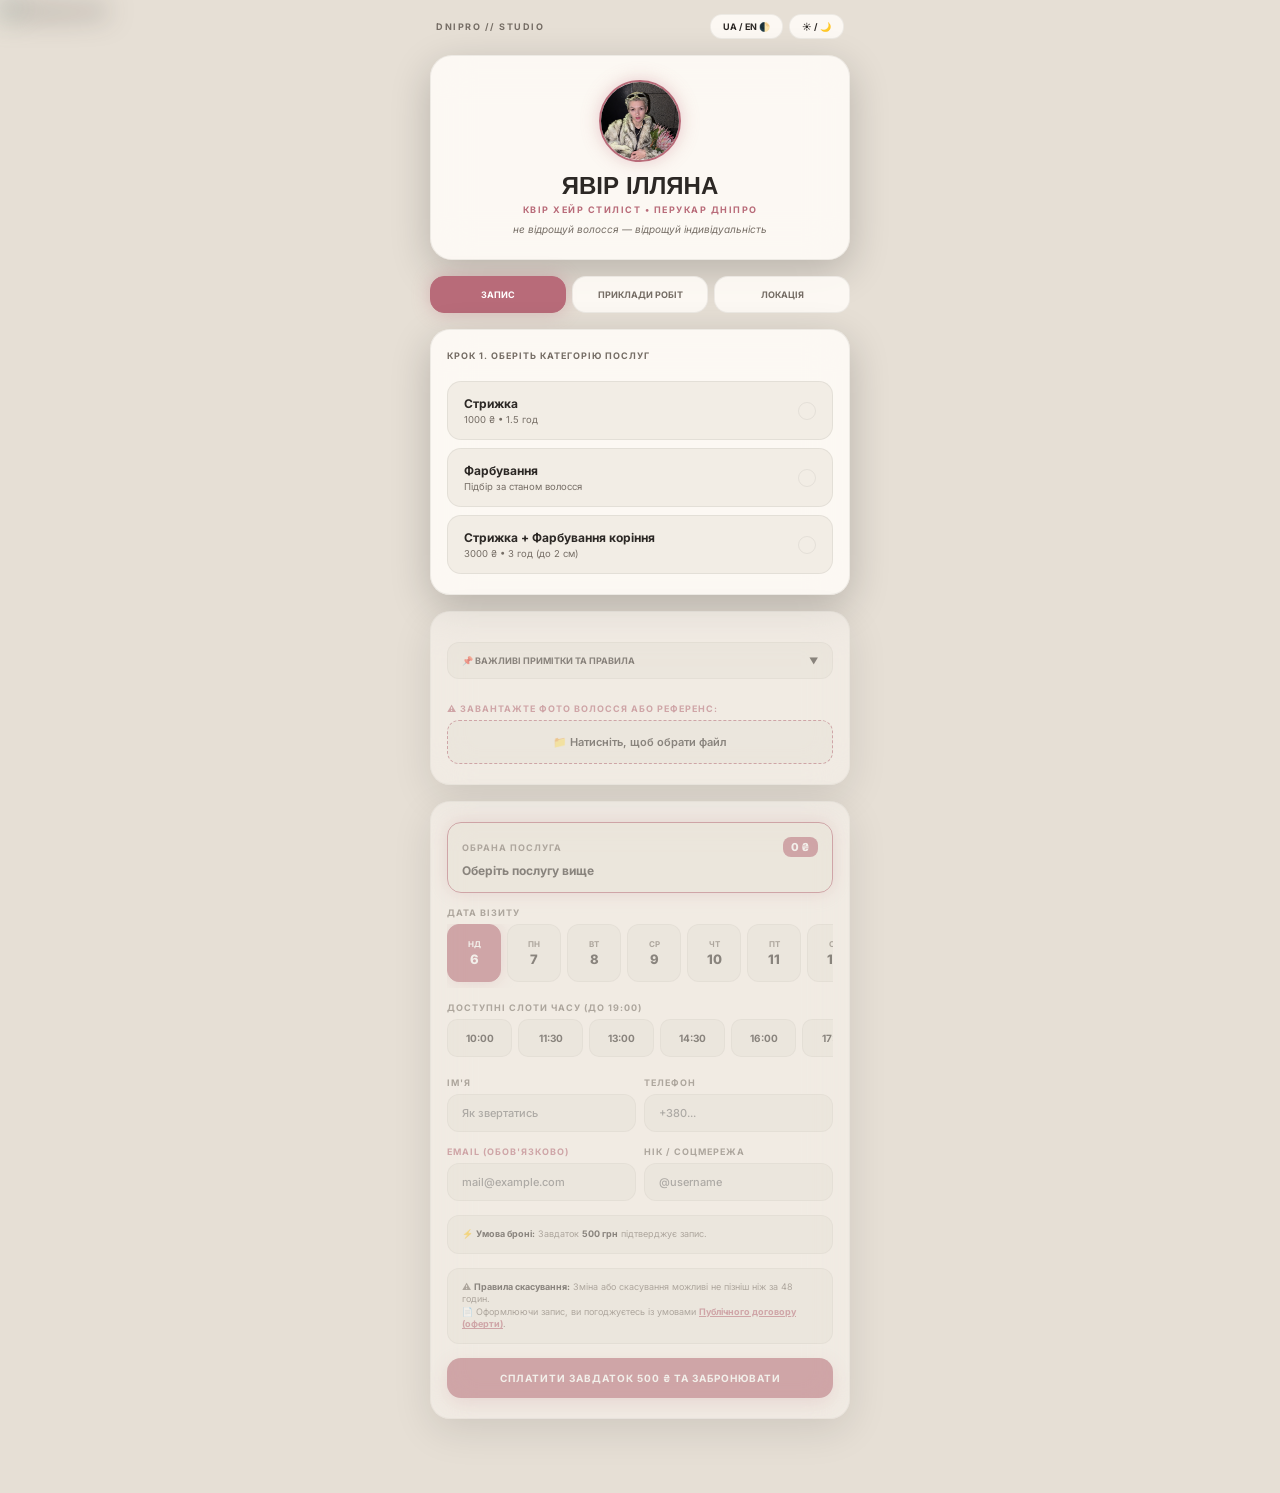
==== commit 3a4aa57d: "Update index.html" ====
--- a/index.html
+++ b/index.html
@@ -186,7 +186,7 @@
                 <div class="policy-highlight-card">
                     <span class="ua">
                         ⚠️ <b>Правила скасування:</b> Зміна або скасування можливі не пізніш ніж за 48 годин.<br>
-                        📄 Оформлюючи запис, ви погоджуєтесь із умовами <a href="#" onclick="openOffer(); return false;" style="color: var(--accent); text-decoration: underline; font-weight: 700;">Публічного договору оферти</a>.
+                        📄 Оформлюючи запис, ви погоджуєтесь із умовами <a href="#" onclick="openOffer(); return false;" style="color: var(--accent); text-decoration: underline; font-weight: 700;">Публічного договору (оферти)</a>.
                     </span>
                     <span class="en">
                         ⚠️ <b>Cancellation Rules:</b> Changes/cancellations allowed up to 48 hours before.<br>
@@ -216,7 +216,6 @@
             </div>
         </div>
         
-        <!-- Sticky CTA Button -->
         <div class="sticky-cta" id="stickyCta">
             <button class="btn-main" onclick="scrollToBooking()">
                 <span class="ua">⚡ Забронювати час</span><span class="en">⚡ Book an appointment</span>
@@ -224,24 +223,73 @@
         </div>
     </div>
 
+    <!-- МАКСИМАЛЬНО ЮРИДИЧНИЙ ДОГОВІР ОФЕРТИ -->
     <div id="offerModal" style="display: none; position: fixed; top: 0; left: 0; width: 100vw; height: 100vh; background: rgba(0,0,0,0.85); z-index: 99999; justify-content: center; align-items: center; padding: 16px;">
-        <div class="modal-body" style="background: var(--card-bg); border: 1px solid var(--border); padding: 18px; border-radius: 18px; max-width: 380px; width: 100%; max-height: 85vh; display: flex; flex-direction: column;">
-            <h3 style="font-size: 12px; text-align: center; margin-bottom: 10px;"><span class="ua">ПУБЛІЧНИЙ ДОГОВІР (ОФЕРТА)</span><span class="en">PUBLIC SERVICE AGREEMENT (OFFER)</span></h3>
-            <div style="font-size: 9px; line-height: 1.6; overflow-y: auto; color: var(--text-muted); margin-bottom: 12px; max-height: 50vh;">
+        <div class="modal-body" style="background: var(--card-bg); border: 1px solid var(--border); padding: 22px 18px; border-radius: 18px; max-width: 420px; width: 100%; max-height: 85vh; display: flex; flex-direction: column;">
+            <h3 style="font-size: 13px; text-align: center; margin-bottom: 12px; font-weight: 800; letter-spacing: 0.5px;">
+                <span class="ua">ДОГОВІР ПУБЛІЧНОЇ ОФЕРТИ<br>про надання послуг</span>
+                <span class="en">PUBLIC OFFER AGREEMENT<br>for the provision of services</span>
+            </h3>
+            <div style="font-size: 9.5px; line-height: 1.6; overflow-y: auto; color: var(--text-muted); margin-bottom: 16px; max-height: 55vh; padding-right: 6px; text-align: justify;">
                 <div class="ua">
-                    <b>1. Загальні положення</b><br>1.1. Цей документ є офіційною пропозицією ФОП Явір І.В.<br>1.2. Здійснення запису є акцептом.<br><br>
-                    <b>2. Порядок запису</b><br>Завдаток 500 грн.<br><br>
-                    <b>3. Скасування</b><br>Менш ніж за 48 годин завдаток не повертається.<br><br>
-                    <b>4. Реквізити</b><br>ФОП Явір Ілляна Володимирівна<br>ІПН: 3600209601<br>IBAN: UA92322001000002600532008420<br>Банк: АТ "УНІВЕРСАЛ БАНК"
+                    <b>1. ЗАГАЛЬНІ ПОЛОЖЕННЯ</b><br>
+                    1.1. Цей документ відповідно до ст. 633, 641 Цивільного кодексу України є офіційною пропозицією (публічною офертою) Фізичної особи-підприємця Явір Ілляни Володимирівни (надалі – «Виконавець»), що адресована будь-якій дієздатній фізичній особі (надалі – «Замовник»), укласти договір про надання перукарських та консультаційних послуг.<br>
+                    1.2. Факт здійснення запису через сайт та/або внесення завдатку (оплати) є повним та безумовним акцептом цієї Оферти Замовником (ст. 642 ЦКУ).<br><br>
+                    
+                    <b>2. ПРЕДМЕТ ДОГОВОРУ</b><br>
+                    2.1. Виконавець зобов'язується надати Замовнику послуги у сфері краси (стрижка, фарбування, догляд за волоссям), а Замовник зобов'язується прийняти та своєчасно оплатити ці послуги відповідно до умов даного Договору.<br><br>
+                    
+                    <b>3. ПОРЯДОК БРОНЮВАННЯ ТА ОПЛАТИ</b><br>
+                    3.1. Для підтвердження бронювання часу надання послуг Замовник зобов'язаний внести завдаток у розмірі 500,00 (п'ятсот) гривень через інтегровану платіжну систему.<br>
+                    3.2. Сума завдатку входить у загальну вартість послуг. Остаточний розрахунок здійснюється Замовником безпосередньо після надання послуг із вирахуванням внесеної суми завдатку.<br><br>
+                    
+                    <b>4. ПРАВА ТА ОБОВ'ЯЗКИ СТОРІН</b><br>
+                    4.1. <b>Виконавець зобов'язаний:</b> надати послуги належної якості у визначений час; попередити Замовника про можливі ризики процедур (наприклад, хімічний вплив на волосся).<br>
+                    4.2. <b>Замовник зобов'язаний:</b> прибути у визначений час без запізнень; надати достовірну інформацію про попередні втручання та стан здоров'я волосся/шкіри голови.<br><br>
+                    
+                    <b>5. ВІДПОВІДАЛЬНІСТЬ СТОРІН ТА СКАСУВАННЯ ЗАПИСУ</b><br>
+                    5.1. Замовник має право скасувати або перенести запис із збереженням завдатку виключно за умови повідомлення Виконавця не пізніше ніж за <b>48 (сорок вісім) годин</b> до призначеного часу візиту.<br>
+                    5.2. У разі скасування запису Замовником менш ніж за 48 годин, неявки або запізнення більше ніж на 20 хвилин, внесений завдаток не повертається та переходить у власність Виконавця як штраф, що компенсує втрачений робочий час (згідно зі ст. 571 ЦКУ).<br>
+                    5.3. Виконавець не несе відповідальності за непередбачувані алергічні реакції, якщо Замовник не попередив про наявність алергії до початку процедури.<br><br>
+                    
+                    <b>6. ФОРС-МАЖОР</b><br>
+                    6.1. Сторони звільняються від відповідальності за невиконання зобов'язань, якщо це сталося внаслідок обставин непереборної сили (повітряні тривоги, відключення електроенергії понад графік, бойові дії, стихійні лиха).<br><br>
+
+                    <b>7. РЕКВІЗИТИ ВИКОНАВЦЯ</b><br>
+                    ФОП Явір Ілляна Володимирівна<br>
+                    ІПН (РНОКПП): 3600209601<br>
+                    Р/Р (IBAN): UA92322001000002600532008420<br>
+                    Банк: АТ "УНІВЕРСАЛ БАНК" (Monobank)<br>
+                    Адреса: м. Дніпро, вул. Володимира Вернадського, 35-Б
                 </div>
                 <div class="en">
-                    <b>1. General Provisions</b><br>This is an official public offer.<br><br>
-                    <b>2. Booking</b><br>Deposit is 500 UAH.<br><br>
-                    <b>3. Cancellation</b><br>Cancellations under 48h forfeit deposit.<br><br>
-                    <b>4. Details</b><br>Sole Proprietor Yavir Illiana Volodymyrivna<br>Tax ID: 3600209601<br>IBAN: UA92322001000002600532008420
-                </div>
-            </div>
-            <button class="btn-main" onclick="closeOffer()"><span class="ua">Зрозуміло</span><span class="en">I understand & agree</span></button>
+                    <b>1. GENERAL PROVISIONS</b><br>
+                    1.1. This document constitutes a formal public offer by Sole Proprietor Yavir Illiana Volodymyrivna (hereinafter referred to as the "Contractor") addressed to any legally capable individual (hereinafter referred to as the "Client") for the provision of hairdressing services.<br>
+                    1.2. The act of booking via the website and/or paying a deposit constitutes full acceptance of this Offer by the Client.<br><br>
+                    
+                    <b>2. SUBJECT OF THE AGREEMENT</b><br>
+                    2.1. The Contractor agrees to provide beauty services, and the Client agrees to accept and pay for these services.<br><br>
+                    
+                    <b>3. BOOKING AND PAYMENT PROCEDURE</b><br>
+                    3.1. To confirm an appointment, the Client must pay a deposit of 500.00 UAH.<br>
+                    3.2. The deposit is deducted from the total cost of services at final checkout.<br><br>
+                    
+                    <b>4. CANCELLATION POLICY AND LIABILITY</b><br>
+                    4.1. The Client may cancel or reschedule the appointment without losing the deposit provided notice is given at least <b>48 hours</b> prior to the scheduled time.<br>
+                    4.2. If the Client cancels with less than 48 hours' notice, fails to appear, or arrives more than 20 minutes late, the deposit is completely non-refundable and serves as liquidated damages for the Contractor's reserved time.<br><br>
+
+                    <b>5. CONTRACTOR DETAILS</b><br>
+                    Sole Proprietor Yavir Illiana Volodymyrivna<br>
+                    Tax ID (RNKPP): 3600209601<br>
+                    IBAN: UA92322001000002600532008420<br>
+                    Bank: Universal Bank JSC (Monobank)<br>
+                    Address: Dnipro, Volodymyra Vernadskoho st., 35-B
+                </div>
+            </div>
+            <button class="btn-main" onclick="closeOffer()" style="padding: 16px; font-size: 11px;">
+                <span class="ua">Я ознайомлений(а) та погоджуюсь з умовами</span>
+                <span class="en">I have read and agree to the terms</span>
+            </button>
         </div>
     </div>
 
@@ -264,7 +312,6 @@
                             </div>
                         `).join('') + grid.innerHTML;
                         
-                        // Запускаємо обзервер для нових фотографій
                         setTimeout(() => {
                             document.querySelectorAll('.works-carousel-item.fade-in-section').forEach(el => observer.observe(el));
                         }, 100);
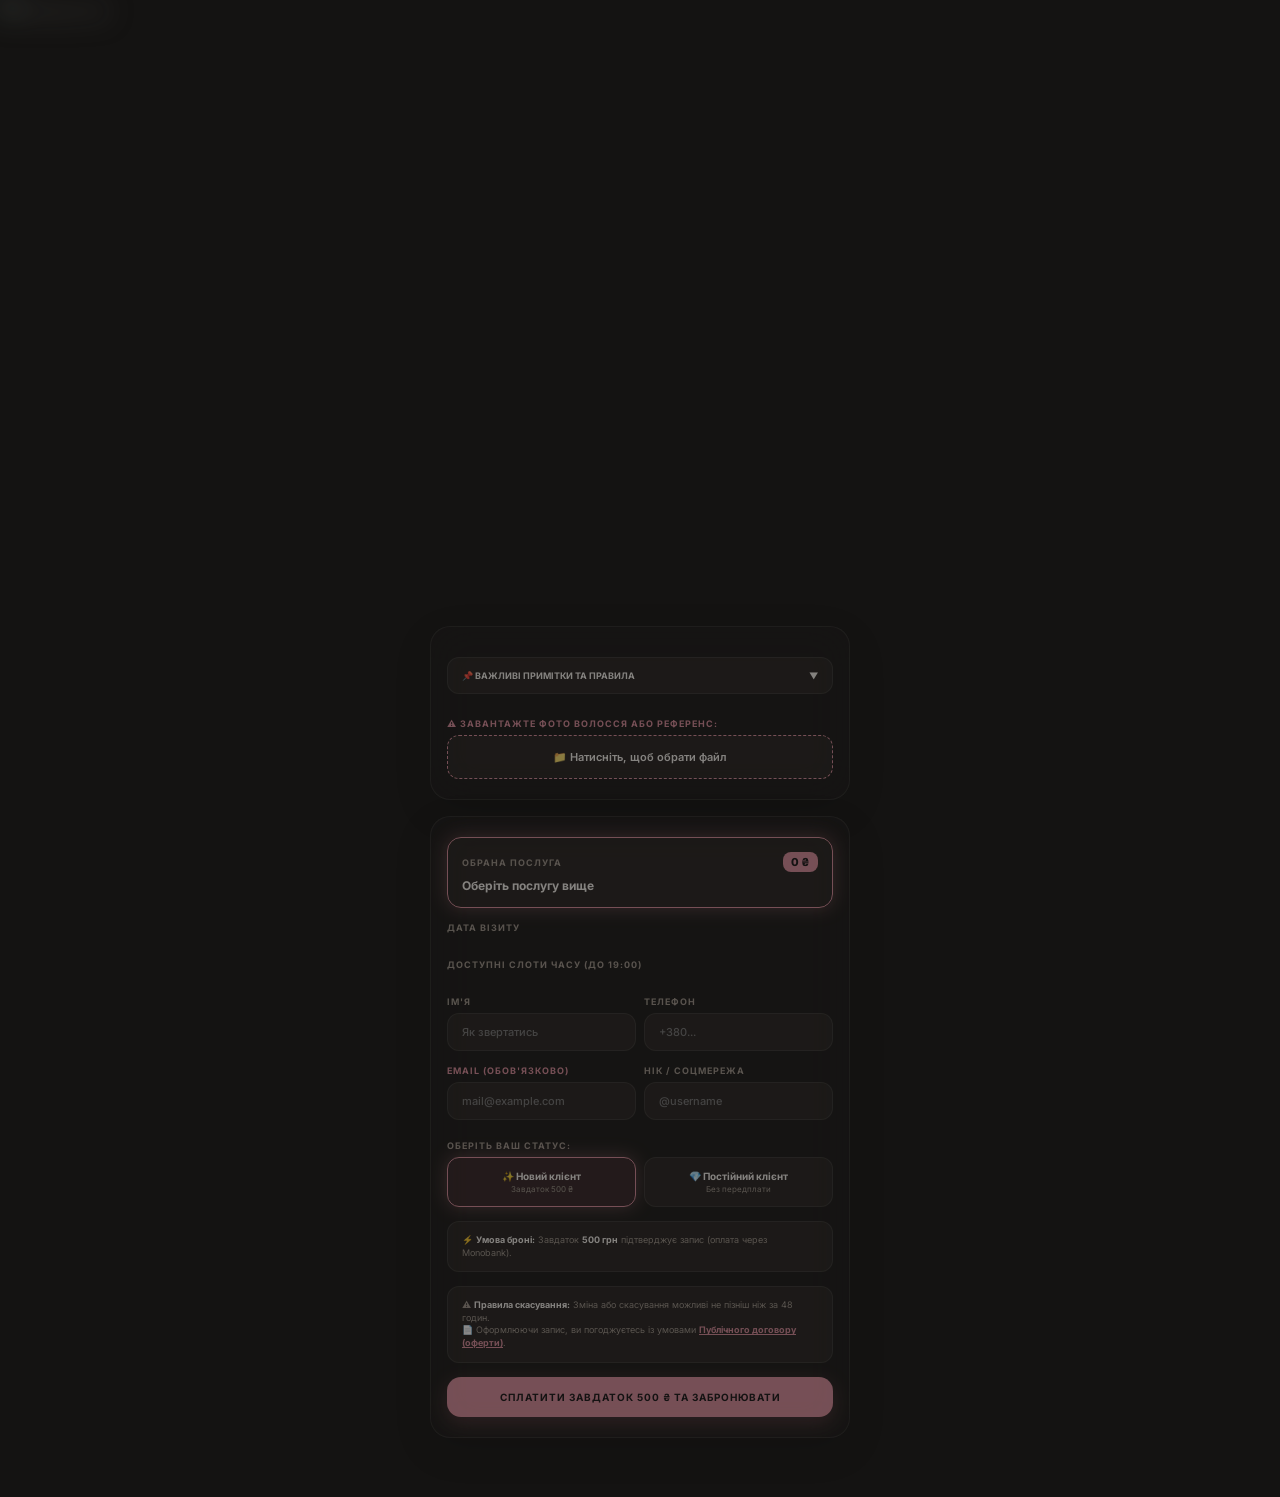
==== commit 3cea3554: "Update index.html" ====
--- a/index.html
+++ b/index.html
@@ -1,5 +1,5 @@
 <!DOCTYPE html>
-<html lang="ua" data-theme="light">
+<html lang="ua" data-theme="dark">
 <head>
     <meta charset="UTF-8">
     <meta name="viewport" content="width=device-width, initial-scale=1.0, maximum-scale=1.0, user-scalable=no">
@@ -178,9 +178,32 @@
                     </div>
                 </div>
 
-                <div class="notice-badge">
-                    <span class="ua">⚡ <b>Умова броні:</b> Завдаток <b>500 грн</b> підтверджує запис.</span>
-                    <span class="en">⚡ <b>Booking policy:</b> Deposit <b>500 UAH</b> confirms booking.</span>
+                <!-- БЛОК ВИБОРУ СТАТУСУ КЛІЄНТА -->
+                <div style="margin-top: 6px;">
+                    <label class="field-label">
+                        <span class="ua">Оберіть ваш статус:</span>
+                        <span class="en">Choose your status:</span>
+                    </label>
+                    <div style="display: grid; grid-template-columns: 1fr 1fr; gap: 8px;">
+                        <div class="sub-service-card selected" id="clientTypeNew" onclick="selectClientType('new')">
+                            <div style="text-align: center; width: 100%;">
+                                <div class="s-title"><span class="ua">✨ Новий клієнт</span><span class="en">✨ New client</span></div>
+                                <div class="s-sub"><span class="ua">Завдаток 500 ₴</span><span class="en">Deposit 500 UAH</span></div>
+                            </div>
+                        </div>
+                        <div class="sub-service-card" id="clientTypeRegular" onclick="selectClientType('regular')">
+                            <div style="text-align: center; width: 100%;">
+                                <div class="s-title"><span class="ua">💎 Постійний клієнт</span><span class="en">💎 Regular client</span></div>
+                                <div class="s-sub"><span class="ua">Без передплати</span><span class="en">No deposit</span></div>
+                            </div>
+                        </div>
+                    </div>
+                </div>
+
+                <!-- ДИНАМІЧНЕ ПОВІДОМЛЕННЯ ПРО УМОВИ -->
+                <div class="notice-badge" id="clientTypeNotice">
+                    <span class="ua">⚡ <b>Умова броні:</b> Завдаток <b>500 грн</b> підтверджує запис (оплата через Monobank).</span>
+                    <span class="en">⚡ <b>Booking policy:</b> Deposit <b>500 UAH</b> confirms booking (Monobank payment).</span>
                 </div>
 
                 <div class="policy-highlight-card">
@@ -258,67 +281,3 @@
                     <b>7. РЕКВІЗИТИ ВИКОНАВЦЯ</b><br>
                     ФОП Явір Ілляна Володимирівна<br>
                     ІПН (РНОКПП): 3600209601<br>
-                    Р/Р (IBAN): UA92322001000002600532008420<br>
-                    Банк: АТ "УНІВЕРСАЛ БАНК" (Monobank)<br>
-                    Адреса: м. Дніпро, вул. Володимира Вернадського, 35-Б
-                </div>
-                <div class="en">
-                    <b>1. GENERAL PROVISIONS</b><br>
-                    1.1. This document constitutes a formal public offer by Sole Proprietor Yavir Illiana Volodymyrivna (hereinafter referred to as the "Contractor") addressed to any legally capable individual (hereinafter referred to as the "Client") for the provision of hairdressing services.<br>
-                    1.2. The act of booking via the website and/or paying a deposit constitutes full acceptance of this Offer by the Client.<br><br>
-                    
-                    <b>2. SUBJECT OF THE AGREEMENT</b><br>
-                    2.1. The Contractor agrees to provide beauty services, and the Client agrees to accept and pay for these services.<br><br>
-                    
-                    <b>3. BOOKING AND PAYMENT PROCEDURE</b><br>
-                    3.1. To confirm an appointment, the Client must pay a deposit of 500.00 UAH.<br>
-                    3.2. The deposit is deducted from the total cost of services at final checkout.<br><br>
-                    
-                    <b>4. CANCELLATION POLICY AND LIABILITY</b><br>
-                    4.1. The Client may cancel or reschedule the appointment without losing the deposit provided notice is given at least <b>48 hours</b> prior to the scheduled time.<br>
-                    4.2. If the Client cancels with less than 48 hours' notice, fails to appear, or arrives more than 20 minutes late, the deposit is completely non-refundable and serves as liquidated damages for the Contractor's reserved time.<br><br>
-
-                    <b>5. CONTRACTOR DETAILS</b><br>
-                    Sole Proprietor Yavir Illiana Volodymyrivna<br>
-                    Tax ID (RNKPP): 3600209601<br>
-                    IBAN: UA92322001000002600532008420<br>
-                    Bank: Universal Bank JSC (Monobank)<br>
-                    Address: Dnipro, Volodymyra Vernadskoho st., 35-B
-                </div>
-            </div>
-            <button class="btn-main" onclick="closeOffer()" style="padding: 16px; font-size: 11px;">
-                <span class="ua">Я ознайомлений(а) та погоджуюсь з умовами</span>
-                <span class="en">I have read and agree to the terms</span>
-            </button>
-        </div>
-    </div>
-
-    <div id="imageLightboxModal" style="display: none; position: fixed; top: 0; left: 0; width: 100vw; height: 100vh; background: rgba(0,0,0,0.85); z-index: 99999; justify-content: center; align-items: center;" onclick="closeLightbox()">
-        <img id="lightboxImage" src="" style="max-width: 95vw; max-height: 90vh; border-radius: 10px; object-fit: contain;">
-    </div>
-
-    <script src="app.js"></script>
-    <script>
-        window.addEventListener('DOMContentLoaded', async () => {
-            try {
-                let res = await fetch('/api/works');
-                let works = await res.json();
-                if (Array.isArray(works) && works.length > 0) {
-                    let grid = document.getElementById('publicWorksGrid');
-                    if (grid) {
-                        grid.innerHTML = works.map(w => `
-                            <div class="works-carousel-item fade-in-section" onclick="openLightbox('${w.image}')">
-                                <img src="${w.image}" alt="${w.title}">
-                            </div>
-                        `).join('') + grid.innerHTML;
-                        
-                        setTimeout(() => {
-                            document.querySelectorAll('.works-carousel-item.fade-in-section').forEach(el => observer.observe(el));
-                        }, 100);
-                    }
-                }
-            } catch(e) {}
-        });
-    </script>
-</body>
-</html>
--- a/style.css
+++ b/style.css
@@ -140,3 +140,14 @@
 /* СТИЛІ STICKY CTA */
 .sticky-cta { position: fixed; bottom: 20px; left: 50%; transform: translateX(-50%) translateY(100px); width: 90%; max-width: 380px; opacity: 0; transition: all 0.4s cubic-bezier(0.175, 0.885, 0.32, 1.275); z-index: 9999; pointer-events: none; }
 .sticky-cta.visible { transform: translateX(-50%) translateY(0); opacity: 1; pointer-events: auto; }
+/* Стиль для заблокованого дня (вихідного) на сайті клієнта */
+.calendar-day-cell.blocked {
+    opacity: 0.45;
+    background: rgba(230, 57, 70, 0.12) !important;
+    border-color: rgba(230, 57, 70, 0.3) !important;
+    cursor: not-allowed !important;
+}
+.calendar-day-cell.blocked .day-num {
+    text-decoration: line-through;
+    color: #e63946 !important;
+}
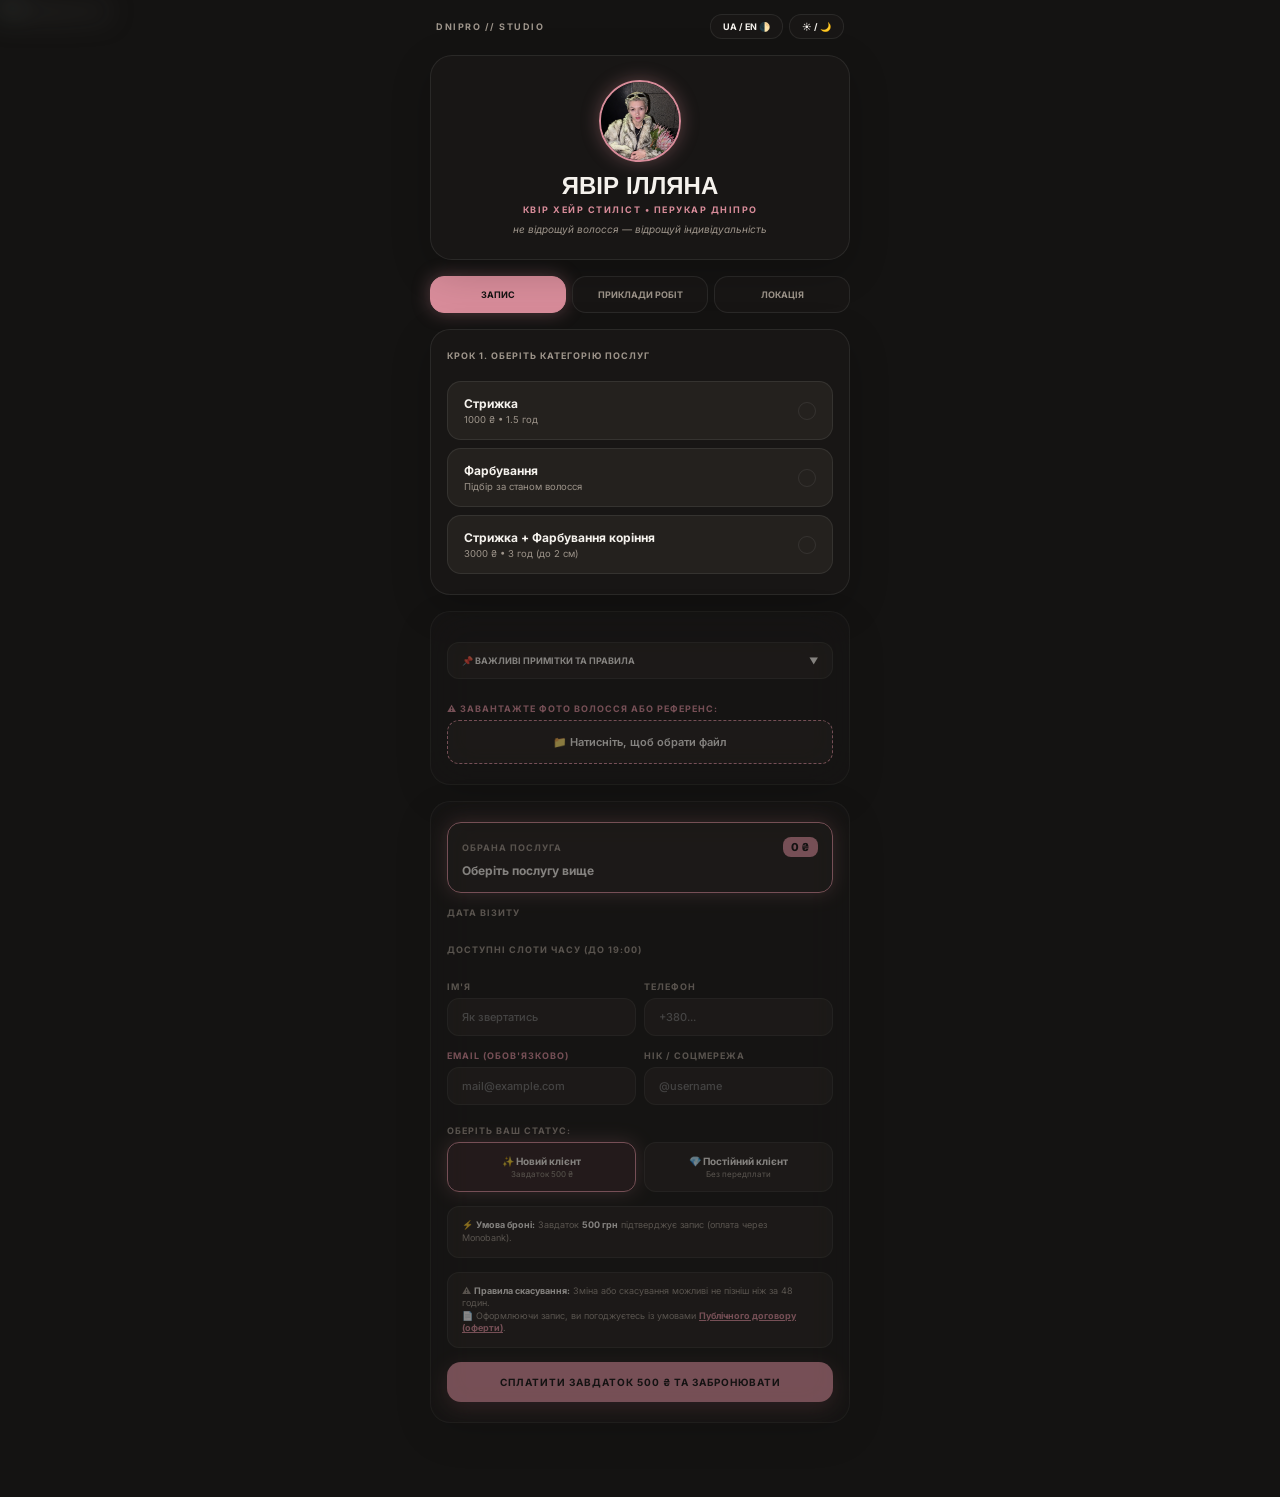
==== commit 09871d7f: "Update index.html" ====
--- a/index.html
+++ b/index.html
@@ -6,6 +6,13 @@
     <title>Явір Ілляна | Editorial Hair Studio</title>
     <link href="https://fonts.googleapis.com/css2?family=Inter:wght@400;500;600;700&family=Syne:wght@700;800&display=swap" rel="stylesheet">
     <link rel="stylesheet" href="style.css">
+    <style>
+        /* Гарантуємо видимість верхньої частини за будь-яких умов */
+        .utility-bar, .profile-card, .quick-nav, #step1Card {
+            opacity: 1 !important;
+            transform: none !important;
+        }
+    </style>
 </head>
 <body data-lang="ua">
 
@@ -14,7 +21,7 @@
     </div>
 
     <div class="mobile-container">
-        <div class="utility-bar fade-in-section">
+        <div class="utility-bar">
             <span>dnipro // studio</span>
             <div class="controls-group">
                 <button class="control-btn" id="langToggle" onclick="toggleLang()">UA / EN 🌓</button>
@@ -22,7 +29,7 @@
             </div>
         </div>
 
-        <div class="profile-card fade-in-section">
+        <div class="profile-card">
             <div class="avatar-wrap"><img src="PXL_20241102_164641261.jpg" alt="Явір Ілляна" id="profileAvatarImg"></div>
             <h1>Явір Ілляна</h1>
             <p>
@@ -35,7 +42,7 @@
             </div>
         </div>
 
-        <div class="quick-nav fade-in-section" style="grid-template-columns: repeat(3, 1fr);">
+        <div class="quick-nav" style="grid-template-columns: repeat(3, 1fr);">
             <div class="nav-chip active" id="navBook" onclick="switchTab('book', this)">
                 <span class="ua">Запис</span><span class="en">Book</span>
             </div>
@@ -48,7 +55,8 @@
         </div>
 
         <div id="paneBook" class="section-pane active">
-            <div class="form-card fade-in-section" id="step1Card">
+            <!-- КРОК 1: ВИБІР ПОСЛУГИ -->
+            <div class="form-card" id="step1Card">
                 <label class="field-label">
                     <span class="ua">Крок 1. Оберіть категорію послуг</span>
                     <span class="en">Step 1. Choose a service category</span>
@@ -78,7 +86,8 @@
                 </div>
             </div>
 
-            <div class="form-card fade-in-section" id="step2Card" style="opacity: 0.5; pointer-events: none; transition: 0.3s;">
+            <!-- КРОК 2: ДЕТАЛІ ПОСЛУГИ ТА ФОТО -->
+            <div class="form-card" id="step2Card" style="opacity: 0.5; pointer-events: none; transition: 0.3s;">
                 <div id="categorySubmenu" style="display: none;">
                     <label class="field-label"><span class="ua">Крок 2А. Оберіть стан волосся:</span><span class="en">Step 2A. Hair condition:</span></label>
                     <div id="submenuItems" style="display: flex; flex-direction: column; gap: 6px;"></div>
@@ -133,7 +142,8 @@
                 </div>
             </div>
 
-            <div class="form-card fade-in-section" id="step3Card" style="opacity: 0.5; pointer-events: none; transition: 0.3s;">
+            <!-- КРОК 3: ДАТА, ЧАС ТА ОФОРМЛЕННЯ -->
+            <div class="form-card" id="step3Card" style="opacity: 0.5; pointer-events: none; transition: 0.3s;">
                 <div class="summary-card">
                     <div class="summary-header">
                         <span class="field-label" style="margin:0;"><span class="ua">Обрана послуга</span><span class="en">Selected service</span></span>
@@ -200,7 +210,6 @@
                     </div>
                 </div>
 
-                <!-- ДИНАМІЧНЕ ПОВІДОМЛЕННЯ ПРО УМОВИ -->
                 <div class="notice-badge" id="clientTypeNotice">
                     <span class="ua">⚡ <b>Умова броні:</b> Завдаток <b>500 грн</b> підтверджує запис (оплата через Monobank).</span>
                     <span class="en">⚡ <b>Booking policy:</b> Deposit <b>500 UAH</b> confirms booking (Monobank payment).</span>
@@ -224,15 +233,17 @@
             </div>
         </div>
 
+        <!-- ВКЛАДКА РОБІТ -->
         <div id="paneWorks" class="section-pane">
-            <div class="form-card fade-in-section">
+            <div class="form-card">
                 <label class="field-label" style="text-align: center;"><span class="ua">✨ Приклади робіт студії</span><span class="en">✨ Studio Portfolio</span></label>
                 <div class="works-grid-full" id="publicWorksGrid"></div>
             </div>
         </div>
 
+        <!-- ВКЛАДКА ЛОКАЦІЇ -->
         <div id="paneLoc" class="section-pane">
-            <div class="info-card fade-in-section">
+            <div class="info-card">
                 <span class="ua">📍 <b>Локація:</b> м. Дніпро, вул. Володимира Вернадського, 35-Б.<br><br>Приватний простір, мінімалізм та фокус на якості.<br></span>
                 <span class="en">📍 <b>Location:</b> Dnipro, Volodymyra Vernadskoho st., 35-B.<br><br>Private space, minimalism, and focus on quality.<br></span>
                 <a href="https://maps.google.com/?q=вулиця+Володимира+Вернадського+35Б,+Дніпро" target="_blank" class="map-btn"><span class="ua">Відкрити в Google Maps</span><span class="en">Open in Google Maps</span></a>
@@ -246,7 +257,7 @@
         </div>
     </div>
 
-    <!-- МАКСИМАЛЬНО ЮРИДИЧНИЙ ДОГОВІР ОФЕРТИ -->
+    <!-- ДОГОВІР ОФЕРТИ -->
     <div id="offerModal" style="display: none; position: fixed; top: 0; left: 0; width: 100vw; height: 100vh; background: rgba(0,0,0,0.85); z-index: 99999; justify-content: center; align-items: center; padding: 16px;">
         <div class="modal-body" style="background: var(--card-bg); border: 1px solid var(--border); padding: 22px 18px; border-radius: 18px; max-width: 420px; width: 100%; max-height: 85vh; display: flex; flex-direction: column;">
             <h3 style="font-size: 13px; text-align: center; margin-bottom: 12px; font-weight: 800; letter-spacing: 0.5px;">
@@ -258,26 +269,93 @@
                     <b>1. ЗАГАЛЬНІ ПОЛОЖЕННЯ</b><br>
                     1.1. Цей документ відповідно до ст. 633, 641 Цивільного кодексу України є офіційною пропозицією (публічною офертою) Фізичної особи-підприємця Явір Ілляни Володимирівни (надалі – «Виконавець»), що адресована будь-якій дієздатній фізичній особі (надалі – «Замовник»), укласти договір про надання перукарських та консультаційних послуг.<br>
                     1.2. Факт здійснення запису через сайт та/або внесення завдатку (оплати) є повним та безумовним акцептом цієї Оферти Замовником (ст. 642 ЦКУ).<br><br>
-                    
                     <b>2. ПРЕДМЕТ ДОГОВОРУ</b><br>
                     2.1. Виконавець зобов'язується надати Замовнику послуги у сфері краси (стрижка, фарбування, догляд за волоссям), а Замовник зобов'язується прийняти та своєчасно оплатити ці послуги відповідно до умов даного Договору.<br><br>
-                    
                     <b>3. ПОРЯДОК БРОНЮВАННЯ ТА ОПЛАТИ</b><br>
                     3.1. Для підтвердження бронювання часу надання послуг Замовник зобов'язаний внести завдаток у розмірі 500,00 (п'ятсот) гривень через інтегровану платіжну систему.<br>
                     3.2. Сума завдатку входить у загальну вартість послуг. Остаточний розрахунок здійснюється Замовником безпосередньо після надання послуг із вирахуванням внесеної суми завдатку.<br><br>
-                    
                     <b>4. ПРАВА ТА ОБОВ'ЯЗКИ СТОРІН</b><br>
-                    4.1. <b>Виконавець зобов'язаний:</b> надати послуги належної якості у визначений час; попередити Замовника про можливі ризики процедур (наприклад, хімічний вплив на волосся).<br>
-                    4.2. <b>Замовник зобов'язаний:</b> прибути у визначений час без запізнень; надати достовірну інформацію про попередні втручання та стан здоров'я волосся/шкіри голови.<br><br>
-                    
+                    4.1. <b>Виконавець зобов'язаний:</b> надати послуги належної якості у визначений час; попередити Замовника про можливі ризики процедур.<br>
+                    4.2. <b>Замовник зобов'язаний:</b> прибути у визначений час без запізнень; надати достовірну інформацію про попередні втручання.<br><br>
                     <b>5. ВІДПОВІДАЛЬНІСТЬ СТОРІН ТА СКАСУВАННЯ ЗАПИСУ</b><br>
-                    5.1. Замовник має право скасувати або перенести запис із збереженням завдатку виключно за умови повідомлення Виконавця не пізніше ніж за <b>48 (сорок вісім) годин</b> до призначеного часу візиту.<br>
-                    5.2. У разі скасування запису Замовником менш ніж за 48 годин, неявки або запізнення більше ніж на 20 хвилин, внесений завдаток не повертається та переходить у власність Виконавця як штраф, що компенсує втрачений робочий час (згідно зі ст. 571 ЦКУ).<br>
-                    5.3. Виконавець не несе відповідальності за непередбачувані алергічні реакції, якщо Замовник не попередив про наявність алергії до початку процедури.<br><br>
-                    
+                    5.1. Замовник має право скасувати або перенести запис із збереженням завдатку виключно за умови повідомлення Виконавця не пізніше ніж за <b>48 (сорок вісім) годин</b> до візиту.<br>
+                    5.2. У разі скасування запису менш ніж за 48 годин або неявки, завдаток не повертається.<br><br>
                     <b>6. ФОРС-МАЖОР</b><br>
-                    6.1. Сторони звільняються від відповідальності за невиконання зобов'язань, якщо це сталося внаслідок обставин непереборної сили (повітряні тривоги, відключення електроенергії понад графік, бойові дії, стихійні лиха).<br><br>
-
+                    6.1. Сторони звільняються від відповідальності у разі настання форс-мажорних обставин (тривоги, відключення електроенергії тощо).<br><br>
                     <b>7. РЕКВІЗИТИ ВИКОНАВЦЯ</b><br>
                     ФОП Явір Ілляна Володимирівна<br>
                     ІПН (РНОКПП): 3600209601<br>
+                    Р/Р (IBAN): UA92322001000002600532008420<br>
+                    Банк: АТ "УНІВЕРСАЛ БАНК" (Monobank)<br>
+                    Адреса: м. Дніпро, вул. Володимира Вернадського, 35-Б
+                </div>
+                <div class="en">
+                    <b>1. GENERAL PROVISIONS</b><br>
+                    1.1. This document constitutes a formal public offer by Sole Proprietor Yavir Illiana Volodymyrivna.<br>
+                    1.2. The act of booking via the website constitutes full acceptance of this Offer.<br><br>
+                    <b>2. SUBJECT OF THE AGREEMENT</b><br>
+                    2.1. The Contractor agrees to provide beauty services, and the Client agrees to pay for them.<br><br>
+                    <b>3. BOOKING PROCEDURE</b><br>
+                    3.1. A deposit of 500.00 UAH confirms booking.<br>
+                    3.2. Deposit is deducted from the final checkout.<br><br>
+                    <b>4. CANCELLATION POLICY</b><br>
+                    4.1. Notice must be given at least 48 hours prior.<br>
+                    4.2. Deposit is non-refundable if cancelled less than 48 hours before.<br><br>
+                    <b>5. CONTRACTOR DETAILS</b><br>
+                    Sole Proprietor Yavir Illiana Volodymyrivna<br>
+                    Tax ID (RNKPP): 3600209601<br>
+                    IBAN: UA92322001000002600532008420<br>
+                    Bank: Universal Bank JSC (Monobank)<br>
+                    Address: Dnipro, Volodymyra Vernadskoho st., 35-B
+                </div>
+            </div>
+            <button class="btn-main" onclick="closeOffer()" style="padding: 16px; font-size: 11px;">
+                <span class="ua">Я ознайомлений(а) та погоджуюсь з умовами</span>
+                <span class="en">I have read and agree to the terms</span>
+            </button>
+        </div>
+    </div>
+
+    <!-- ЛАЙТБОКС ФОТО -->
+    <div id="imageLightboxModal" style="display: none; position: fixed; top: 0; left: 0; width: 100vw; height: 100vh; background: rgba(0,0,0,0.85); z-index: 99999; justify-content: center; align-items: center;" onclick="closeLightbox()">
+        <img id="lightboxImage" src="" style="max-width: 95vw; max-height: 90vh; border-radius: 10px; object-fit: contain;">
+    </div>
+
+    <script src="app.js"></script>
+    <script>
+        let publicWorksCache = [];
+
+        async function loadPublicWorks() {
+            try {
+                let res = await fetch('/api/works?t=' + Date.now());
+                publicWorksCache = await res.json();
+                let grid = document.getElementById('publicWorksGrid');
+                if (grid && Array.isArray(publicWorksCache)) {
+                    if (publicWorksCache.length === 0) {
+                        grid.innerHTML = '<div style="grid-column: 1 / -1; text-align: center; font-size: 10px; color: var(--text-muted); padding: 20px;">Роботи ще не завантажені</div>';
+                        return;
+                    }
+                    grid.innerHTML = publicWorksCache.map((w, index) => `
+                        <div class="works-carousel-item" onclick="openLightboxByIndex(${index})">
+                            <img src="${w.image}" alt="${w.title || 'Робота'}">
+                        </div>
+                    `).join('');
+                }
+            } catch(e) { 
+                console.error("Помилка завантаження робіт:", e); 
+            }
+        }
+
+        function openLightboxByIndex(index) {
+            let work = publicWorksCache[index];
+            if (work && work.image) {
+                openLightbox(work.image);
+            }
+        }
+
+        window.addEventListener('DOMContentLoaded', () => {
+            loadPublicWorks();
+        });
+    </script>
+</body>
+</html>
